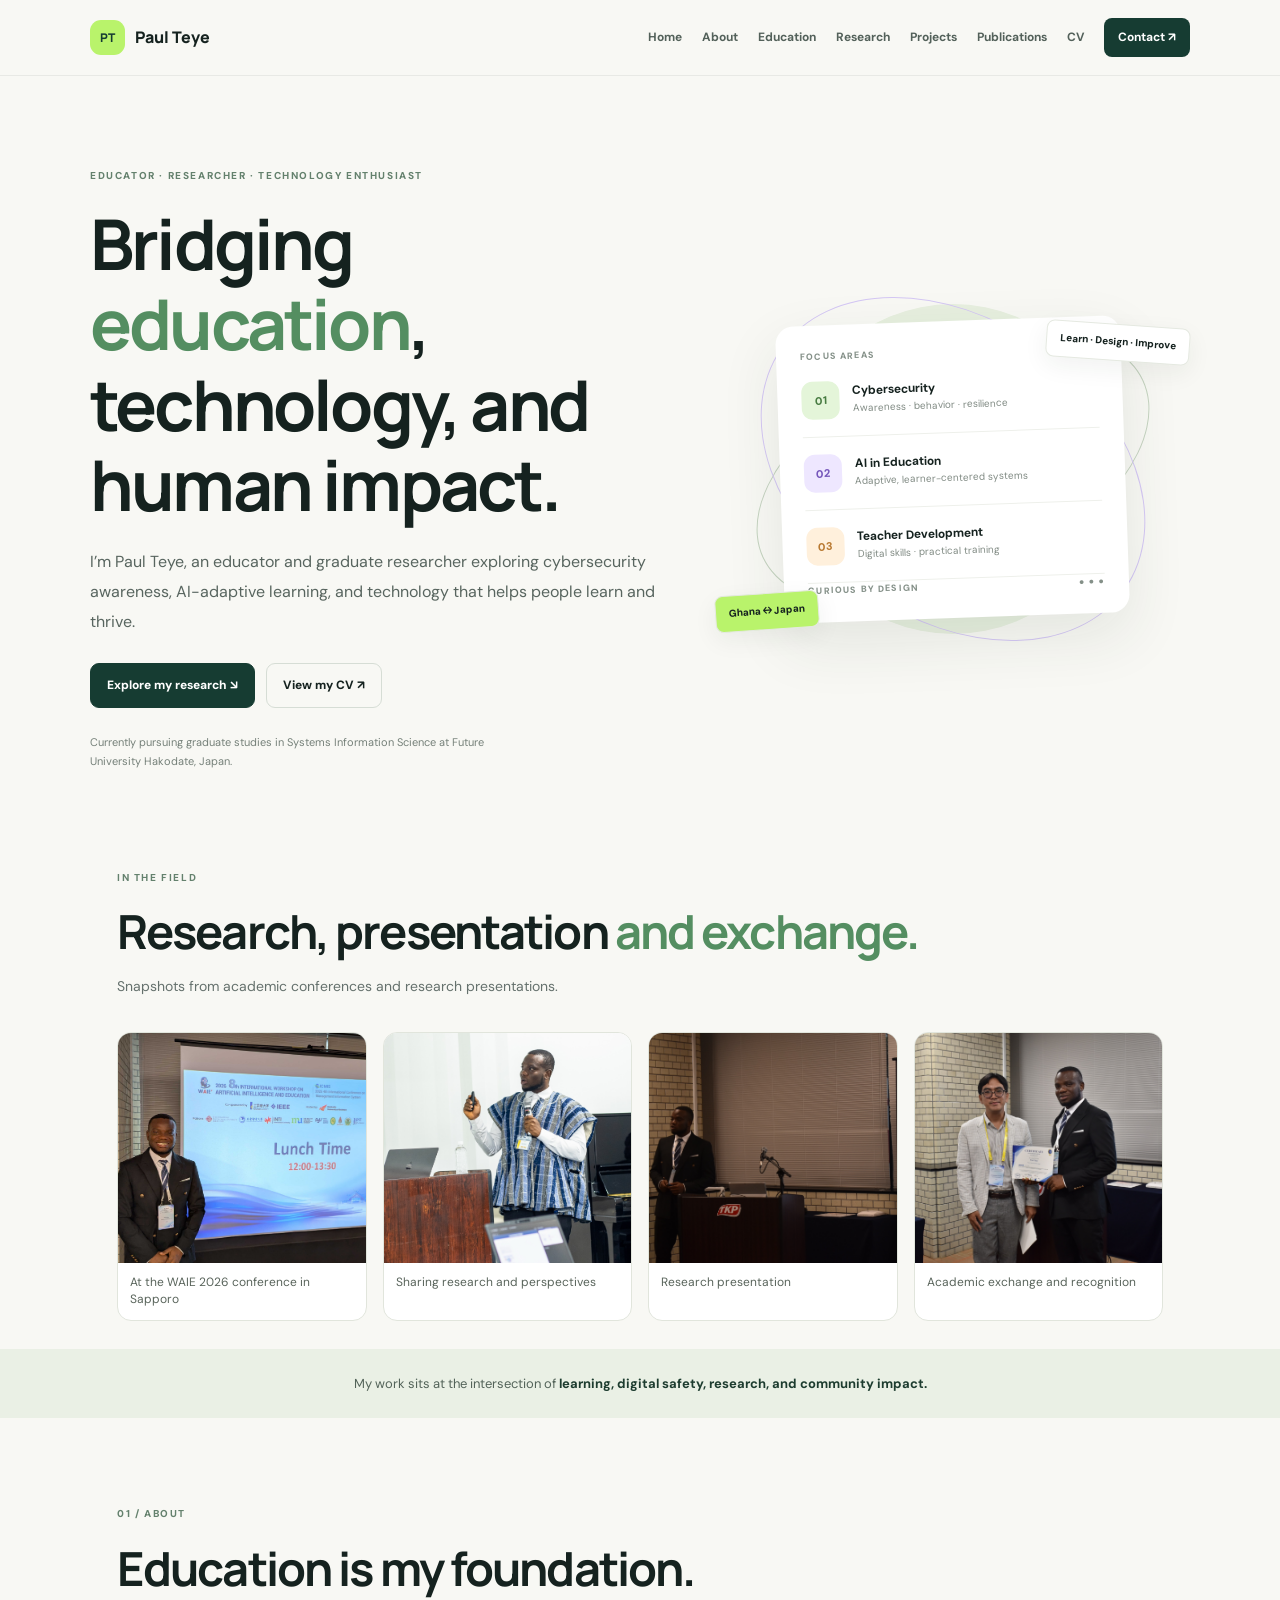
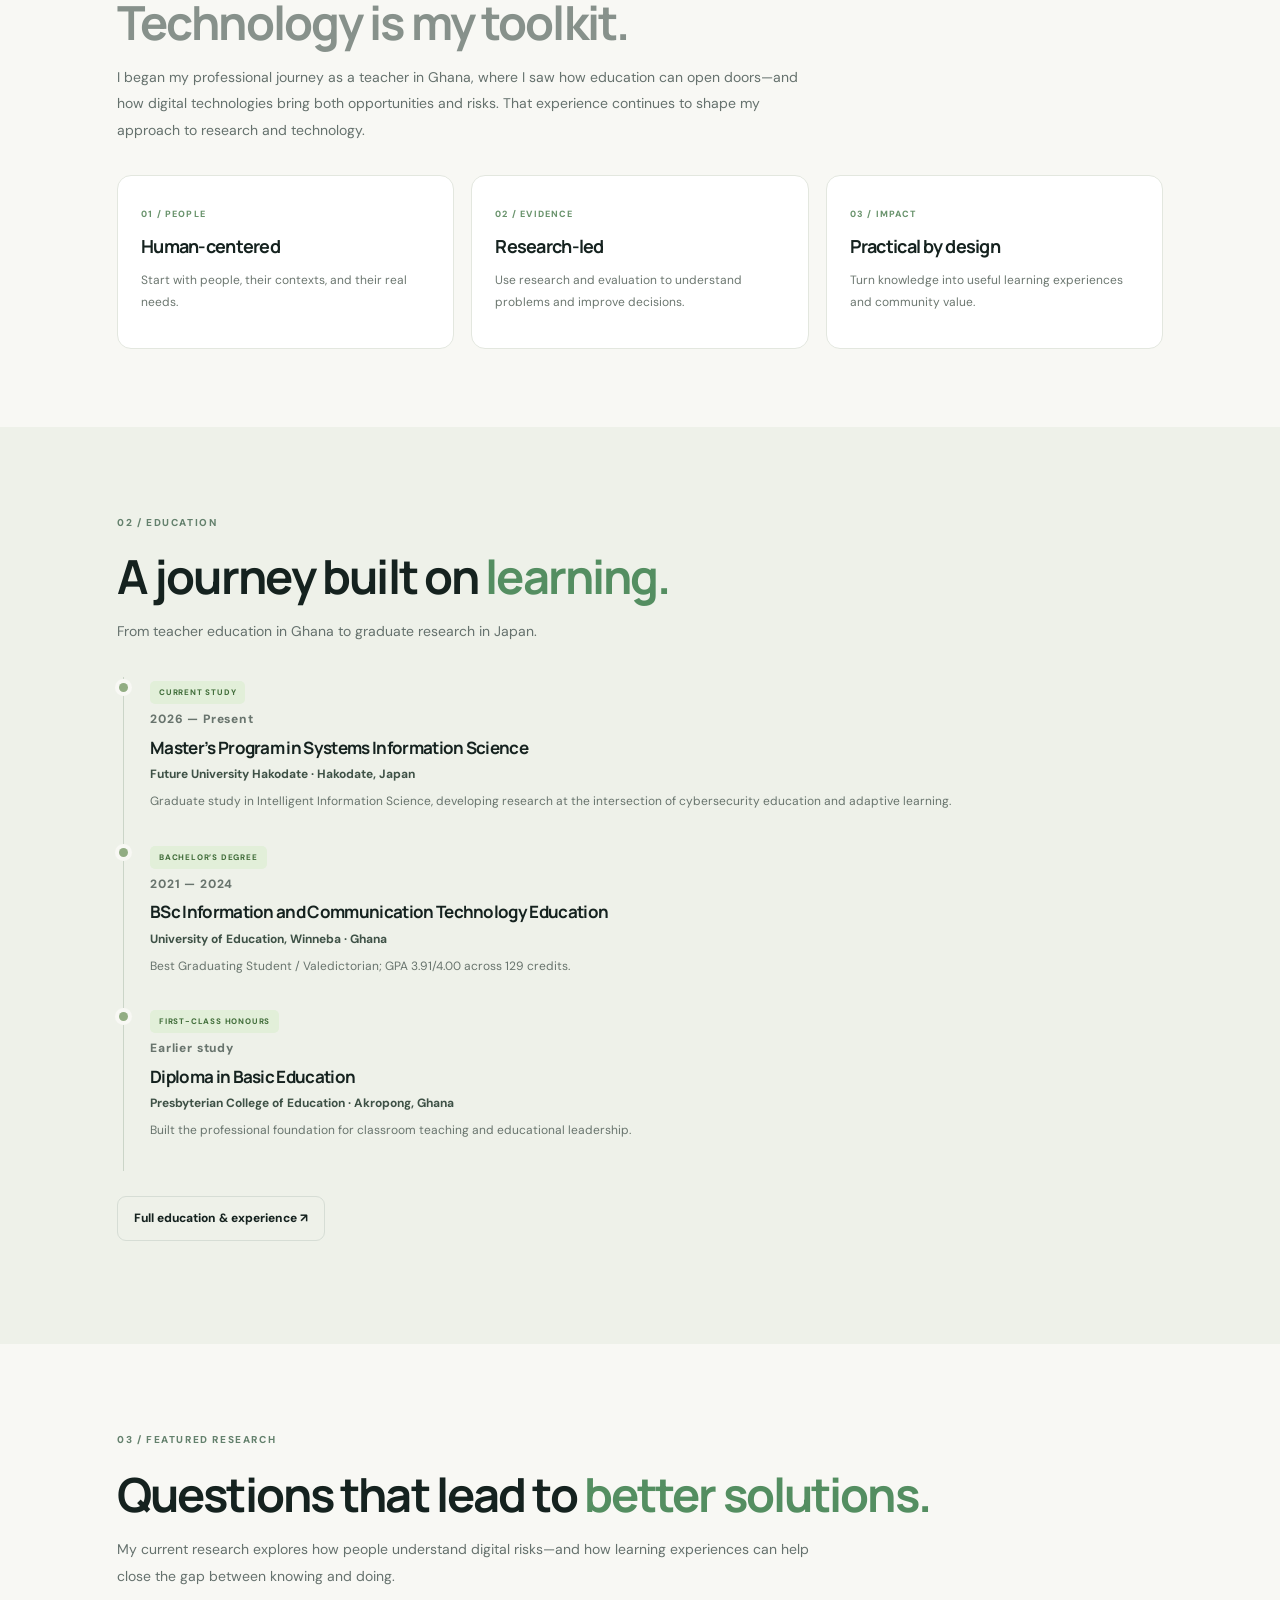
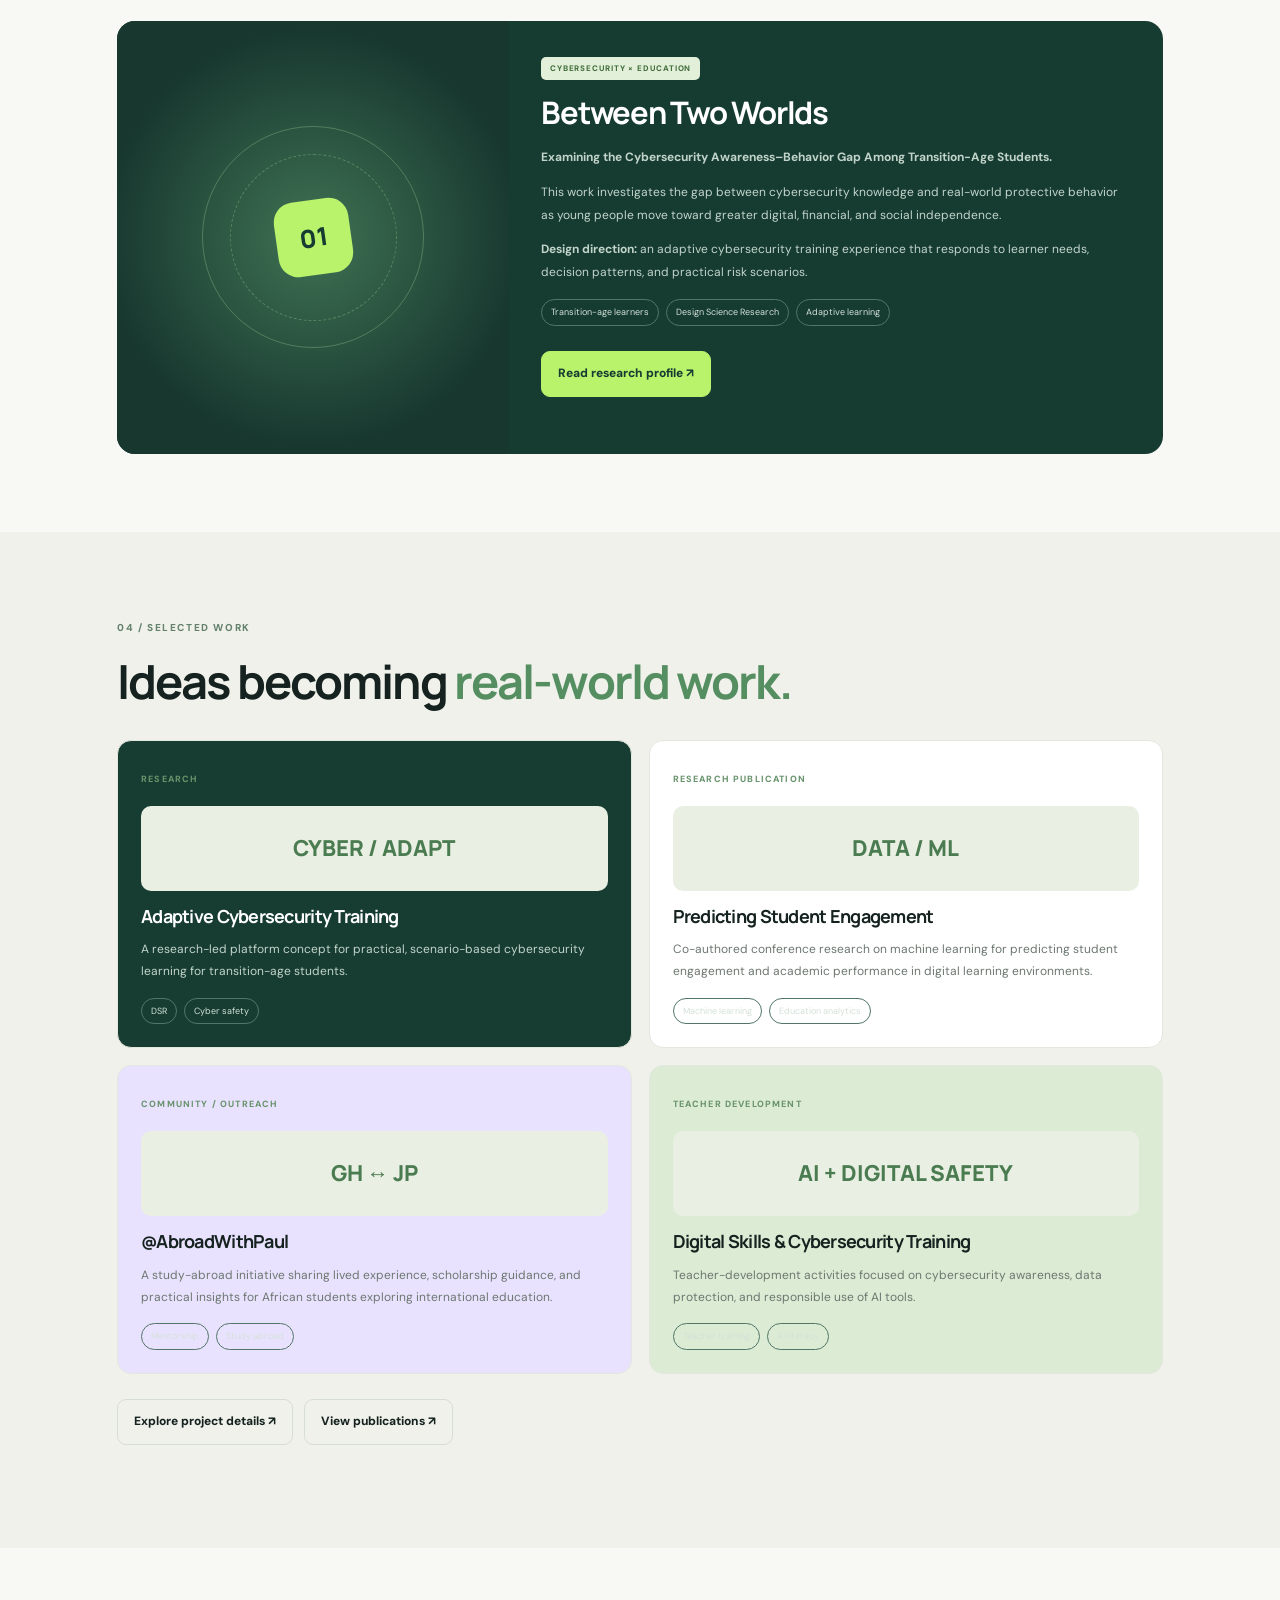
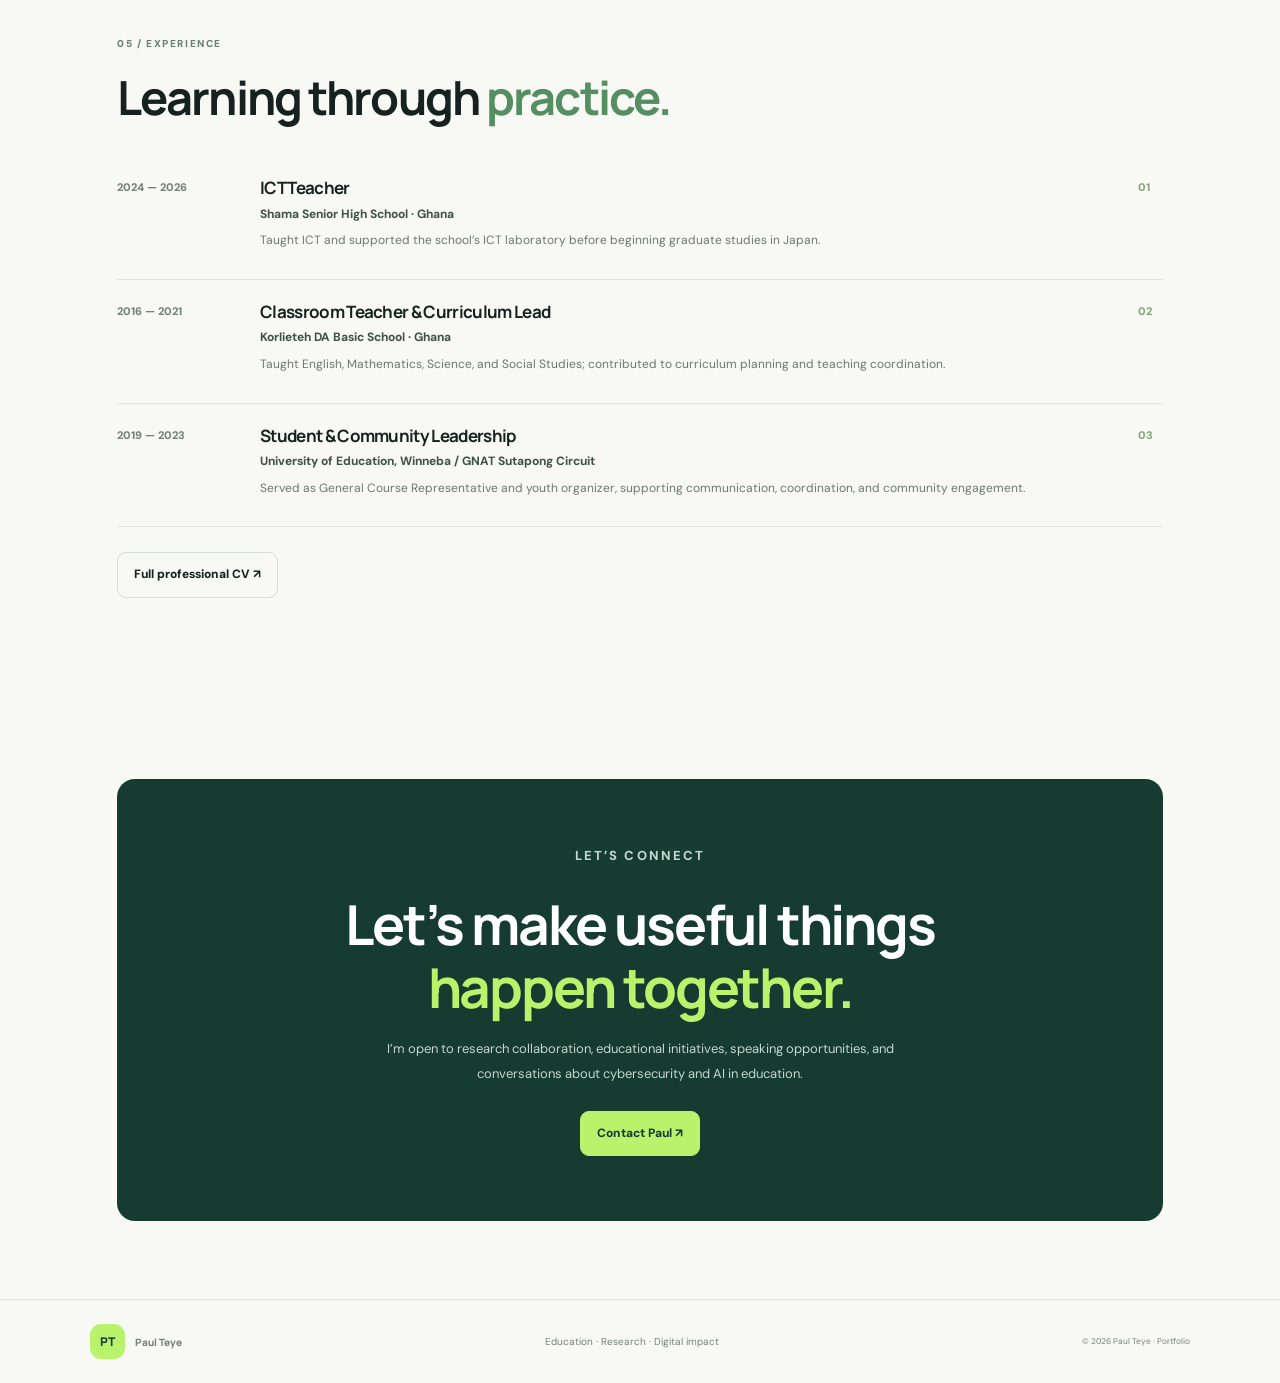
==== index.html @ f984be08 "Add files via upload Add personal portfolio website" ====
<!doctype html><html lang="en"><head><meta charset="utf-8"><meta name="viewport" content="width=device-width,initial-scale=1"><meta name="description" content="Home — Paul Teye, educator and graduate researcher."><title>Home | Paul Teye</title><link rel="stylesheet" href="styles.css"></head><body><header class="header"><a class="brand" href="index.html"><span class="mark">PT</span><span>Paul Teye</span></a><button class="menu" aria-label="Toggle navigation" aria-expanded="false">☰</button><nav class="nav"><a href="index.html">Home</a><a href="index.html#about">About</a><a href="index.html#education">Education</a><a href="research.html">Research</a><a href="projects.html">Projects</a><a href="publications.html">Publications</a><a href="cv.html">CV</a><a class="navbutton" href="contact.html">Contact ↗</a></nav></header><main>
<div class="wrap hero"><div><p class="eyebrow">Educator · Researcher · Technology Enthusiast</p><h1>Bridging <span class="accent">education</span>, technology, and human impact.</h1><p class="intro">I’m Paul Teye, an educator and graduate researcher exploring cybersecurity awareness, AI-adaptive learning, and technology that helps people learn and thrive.</p><div class="actions"><a class="btn primary" href="research.html">Explore my research ↘</a><a class="btn" href="cv.html">View my CV ↗</a></div><p class="hero-note">Currently pursuing graduate studies in Systems Information Science at Future University Hakodate, Japan.</p></div><div class="visual"><div class="orb"></div><div class="orb two"></div><div class="focusbox"><div class="focushead"><span>FOCUS AREAS</span><span>✳</span></div><div class="focusrow"><span class="num">01</span><div><b>Cybersecurity</b><small>Awareness · behavior · resilience</small></div></div><div class="focusrow"><span class="num">02</span><div><b>AI in Education</b><small>Adaptive, learner-centered systems</small></div></div><div class="focusrow"><span class="num">03</span><div><b>Teacher Development</b><small>Digital skills · practical training</small></div></div><div class="focushead"><span>CURIOUS BY DESIGN</span><span>● ● ●</span></div></div><span class="float a">Learn · Design · Improve</span><span class="float b">Ghana ↔ Japan</span></div></div>
<section class="section" style="padding-top:24px;padding-bottom:28px"><div class="wrap"><div class="sectionhead"><p class="eyebrow">IN THE FIELD</p><h2>Research, presentation <span class="accent">and exchange.</span></h2><p class="lede">Snapshots from academic conferences and research presentations.</p></div><div class="photo-grid"><figure><img src="assets/paul-teye-conference-portrait.jpg" alt="Paul Teye at an international AI and education conference"><figcaption>At the WAIE 2026 conference in Sapporo</figcaption></figure><figure><img src="assets/paul-teye-presenting.jpg" alt="Paul Teye presenting research in traditional Ghanaian attire"><figcaption>Sharing research and perspectives</figcaption></figure><figure><img src="assets/paul-teye-presenting-stage.jpeg" alt="Paul Teye speaking at a conference podium"><figcaption>Research presentation</figcaption></figure><figure><img src="assets/paul-teye-conference-certificate.jpeg" alt="Paul Teye receiving a conference participation certificate"><figcaption>Academic exchange and recognition</figcaption></figure></div></div></section>
<div class="strip">My work sits at the intersection of <strong>learning, digital safety, research, and community impact.</strong></div>
<section class="section" id="about"><div class="wrap"><div class="sectionhead"><p class="eyebrow">01 / ABOUT</p><h2>Education is my foundation.<br><span class="muted">Technology is my toolkit.</span></h2><p class="lede">I began my professional journey as a teacher in Ghana, where I saw how education can open doors—and how digital technologies bring both opportunities and risks. That experience continues to shape my approach to research and technology.</p></div><div class="grid three"><article class="card"><span class="label">01 / PEOPLE</span><h3>Human-centered</h3><p>Start with people, their contexts, and their real needs.</p></article><article class="card"><span class="label">02 / EVIDENCE</span><h3>Research-led</h3><p>Use research and evaluation to understand problems and improve decisions.</p></article><article class="card"><span class="label">03 / IMPACT</span><h3>Practical by design</h3><p>Turn knowledge into useful learning experiences and community value.</p></article></div></div></section>
<section class="section" id="education" style="background:#eef1e9"><div class="wrap"><div class="sectionhead"><p class="eyebrow">02 / EDUCATION</p><h2>A journey built on <span class="accent">learning.</span></h2><p class="lede">From teacher education in Ghana to graduate research in Japan.</p></div><div class="timeline"><div class="timeline-item"><span class="pill">CURRENT STUDY</span><p class="timeline-date">2026 — Present</p><h3>Master’s Program in Systems Information Science</h3><p class="institution">Future University Hakodate · Hakodate, Japan</p><p>Graduate study in Intelligent Information Science, developing research at the intersection of cybersecurity education and adaptive learning.</p></div><div class="timeline-item"><span class="pill">BACHELOR’S DEGREE</span><p class="timeline-date">2021 — 2024</p><h3>BSc Information and Communication Technology Education</h3><p class="institution">University of Education, Winneba · Ghana</p><p>Best Graduating Student / Valedictorian; GPA 3.91/4.00 across 129 credits.</p></div><div class="timeline-item"><span class="pill">FIRST-CLASS HONOURS</span><p class="timeline-date">Earlier study</p><h3>Diploma in Basic Education</h3><p class="institution">Presbyterian College of Education · Akropong, Ghana</p><p>Built the professional foundation for classroom teaching and educational leadership.</p></div></div><div class="actions"><a class="btn" href="cv.html">Full education & experience ↗</a></div></div></section>
<section class="section"><div class="wrap"><div class="sectionhead"><p class="eyebrow">03 / FEATURED RESEARCH</p><h2>Questions that lead to <span class="accent">better solutions.</span></h2><p class="lede">My current research explores how people understand digital risks—and how learning experiences can help close the gap between knowing and doing.</p></div><article class="feature"><div class="feature-art"><span>01</span></div><div class="feature-copy"><span class="pill">CYBERSECURITY × EDUCATION</span><h3>Between Two Worlds</h3><p><strong>Examining the Cybersecurity Awareness–Behavior Gap Among Transition-Age Students.</strong></p><p>This work investigates the gap between cybersecurity knowledge and real-world protective behavior as young people move toward greater digital, financial, and social independence.</p><p><strong>Design direction:</strong> an adaptive cybersecurity training experience that responds to learner needs, decision patterns, and practical risk scenarios.</p><div class="tags"><span>Transition-age learners</span><span>Design Science Research</span><span>Adaptive learning</span></div><div class="actions"><a class="btn light" href="research.html">Read research profile ↗</a></div></div></article></div></section>
<section class="section" style="background:#f0f1eb"><div class="wrap"><div class="sectionhead"><p class="eyebrow">04 / SELECTED WORK</p><h2>Ideas becoming <span class="accent">real-world work.</span></h2></div><div class="grid two"><article class="card dark"><span class="label">RESEARCH</span><div class="project-art">CYBER / ADAPT</div><h3>Adaptive Cybersecurity Training</h3><p>A research-led platform concept for practical, scenario-based cybersecurity learning for transition-age students.</p><div class="tags"><span>DSR</span><span>Cyber safety</span></div></article><article class="card"><span class="label">RESEARCH PUBLICATION</span><div class="project-art">DATA / ML</div><h3>Predicting Student Engagement</h3><p>Co-authored conference research on machine learning for predicting student engagement and academic performance in digital learning environments.</p><div class="tags"><span>Machine learning</span><span>Education analytics</span></div></article><article class="card lilac"><span class="label">COMMUNITY / OUTREACH</span><div class="project-art">GH ↔ JP</div><h3>@AbroadWithPaul</h3><p>A study-abroad initiative sharing lived experience, scholarship guidance, and practical insights for African students exploring international education.</p><div class="tags"><span>Mentorship</span><span>Study abroad</span></div></article><article class="card green"><span class="label">TEACHER DEVELOPMENT</span><div class="project-art">AI + DIGITAL SAFETY</div><h3>Digital Skills & Cybersecurity Training</h3><p>Teacher-development activities focused on cybersecurity awareness, data protection, and responsible use of AI tools.</p><div class="tags"><span>Teacher training</span><span>AI literacy</span></div></article></div><div class="actions"><a class="btn" href="projects.html">Explore project details ↗</a><a class="btn" href="publications.html">View publications ↗</a></div></div></section>
<section class="section"><div class="wrap"><div class="sectionhead"><p class="eyebrow">05 / EXPERIENCE</p><h2>Learning through <span class="accent">practice.</span></h2></div><div class="row"><div class="date">2024 — 2026</div><div><h3>ICT Teacher</h3><p class="institution">Shama Senior High School · Ghana</p><p>Taught ICT and supported the school’s ICT laboratory before beginning graduate studies in Japan.</p></div><span class="idx">01</span></div><div class="row"><div class="date">2016 — 2021</div><div><h3>Classroom Teacher & Curriculum Lead</h3><p class="institution">Korlieteh DA Basic School · Ghana</p><p>Taught English, Mathematics, Science, and Social Studies; contributed to curriculum planning and teaching coordination.</p></div><span class="idx">02</span></div><div class="row"><div class="date">2019 — 2023</div><div><h3>Student & Community Leadership</h3><p class="institution">University of Education, Winneba / GNAT Sutapong Circuit</p><p>Served as General Course Representative and youth organizer, supporting communication, coordination, and community engagement.</p></div><span class="idx">03</span></div><div class="actions"><a class="btn" href="cv.html">Full professional CV ↗</a></div></div></section>
<section class="section"><div class="wrap"><div class="contact"><p class="eyebrow">LET’S CONNECT</p><h2>Let’s make useful things<br><span>happen together.</span></h2><p>I’m open to research collaboration, educational initiatives, speaking opportunities, and conversations about cybersecurity and AI in education.</p><a class="btn light" href="contact.html">Contact Paul ↗</a></div></div></section>
</main><footer class="footer"><a class="brand" href="index.html"><span class="mark">PT</span><span>Paul Teye</span></a><span>Education · Research · Digital impact</span><small>© <span id="year"></span> Paul Teye · Portfolio</small></footer><script src="script.js"></script></body></html>
---- styles.css ----
@import url('https://fonts.googleapis.com/css2?family=DM+Sans:wght@400;500;600;700&family=Manrope:wght@400;500;600;700;800&display=swap');
:root{--ink:#15221f;--muted:#65716d;--paper:#f8f8f4;--green:#b9f36b;--deep:#163c32;--line:#dfe4dc}
*{box-sizing:border-box}html{scroll-behavior:smooth}body{margin:0;color:var(--ink);background:var(--paper);font-family:'DM Sans',sans-serif;line-height:1.65}h1,h2,h3{font-family:Manrope,sans-serif;letter-spacing:-.04em;line-height:1.15}a{color:inherit;text-decoration:none}.header{height:76px;padding:0 7%;display:flex;align-items:center;justify-content:space-between;border-bottom:1px solid #15221f12;position:sticky;top:0;background:#f8f8f4ed;backdrop-filter:blur(14px);z-index:10}.brand{display:flex;gap:10px;align-items:center;font-weight:800;font-family:Manrope}.mark{width:35px;height:35px;border-radius:11px;background:var(--green);display:grid;place-items:center;color:var(--deep);font-size:12px}.nav{display:flex;align-items:center;gap:20px;font-size:12px;font-weight:700}.nav a{color:#53615a}.nav a:hover{color:#4d8c5c}.navbutton{background:var(--deep);color:#fff!important;padding:10px 14px;border-radius:8px}.menu{display:none;border:0;background:none;font-size:24px}.wrap{max-width:1100px;margin:auto;padding:0 27px}.section{padding:78px 0}.eyebrow{font-size:10px;letter-spacing:.16em;font-weight:800;color:#64816d;text-transform:uppercase;margin-bottom:18px}.accent{color:#548e61}.muted{color:#87918b}.lede{color:var(--muted);max-width:700px;font-size:14px;line-height:1.9}.hero{padding:82px 0 55px;display:grid;grid-template-columns:1.1fr .9fr;gap:45px;align-items:center;min-height:570px}.hero h1{font-size:clamp(43px,5.8vw,70px);margin:0 0 22px}.intro{font-size:16px;color:#58655f;max-width:600px;line-height:1.9}.actions{display:flex;gap:11px;flex-wrap:wrap;margin:25px 0}.btn{display:inline-flex;align-items:center;gap:13px;padding:12px 16px;border-radius:9px;font-size:12px;font-weight:800;border:1px solid #d6ddd5}.btn.primary{background:var(--deep);border-color:var(--deep);color:#fff}.btn.light{background:var(--green);border-color:var(--green);color:var(--deep)}.hero-note{font-size:11px;color:#758079;max-width:440px}.visual{min-height:370px;position:relative;display:grid;place-items:center}.visual:before{content:'';width:330px;height:330px;background:#e7efdf;border-radius:50%;position:absolute}.orb{position:absolute;width:420px;height:230px;border:1px solid #c5d3c0;border-radius:50%;transform:rotate(-25deg)}.orb.two{width:420px;height:300px;transform:rotate(35deg);border-color:#d4c7f4}.focusbox{z-index:1;position:relative;background:#fff;width:min(345px,95%);padding:24px;border-radius:18px;box-shadow:0 22px 60px #263b2d19;transform:rotate(-2deg)}.focushead{display:flex;justify-content:space-between;color:#849088;font-size:9px;letter-spacing:.13em;font-weight:800}.focusrow{display:flex;gap:13px;align-items:center;padding:17px 0;border-bottom:1px solid #eef0eb}.num{width:38px;height:38px;border-radius:11px;background:#e4f5d9;display:grid;place-items:center;font-weight:800;color:#477b41;font-size:11px}.focusrow:nth-child(3) .num{background:#eee7ff;color:#7556bb}.focusrow:nth-child(4) .num{background:#fff0dc;color:#b97931}.focusrow b,.focusrow small{display:block}.focusrow b{font-size:12px}.focusrow small{font-size:10px;color:#818b84}.float{position:absolute;z-index:2;padding:9px 13px;background:#fff;border:1px solid #e5e9e1;border-radius:8px;font-size:10px;font-weight:800;box-shadow:0 8px 25px #1b2c2010}.float.a{right:0;top:40px;transform:rotate(4deg)}.float.b{left:0;bottom:25px;background:var(--green);transform:rotate(-4deg)}.strip{background:#eaf0e5;text-align:center;padding:24px 18px;font-size:13px;color:#536359}.strip strong{color:#1d3c2f}.sectionhead{margin-bottom:32px}.sectionhead h2{font-size:clamp(32px,4vw,47px);margin:0 0 15px}.grid{display:grid;gap:17px}.grid.two{grid-template-columns:repeat(2,minmax(0,1fr))}.grid.three{grid-template-columns:repeat(3,minmax(0,1fr))}.card{padding:23px;border-radius:14px;border:1px solid #e3e7df;background:#fff}.card h3{font-size:18px;margin:10px 0}.card p{color:#6c7770;font-size:12px;line-height:1.85}.label{font-size:9px;letter-spacing:.13em;font-weight:800;color:#69936c}.timeline{border-left:1px solid #cbd5c8;margin-left:6px;padding-left:26px}.timeline-item{position:relative;padding:0 0 24px}.timeline-item:before{content:'';position:absolute;width:9px;height:9px;border-radius:50%;background:#92ad83;left:-31px;top:6px;box-shadow:0 0 0 4px var(--paper)}.timeline-date{font-size:10px;color:#718078;font-weight:800;letter-spacing:.07em}.timeline h3{font-size:17px;margin:7px 0}.timeline p{font-size:12px;color:#68746d;margin:5px 0;line-height:1.8}.institution{font-weight:700;color:#3e5146!important}.pill{display:inline-block;padding:5px 9px;border-radius:5px;background:#e2efd9;color:#426e3b;font-size:8px;font-weight:800;letter-spacing:.1em}.feature{display:grid;grid-template-columns:.75fr 1.25fr;background:var(--deep);color:white;border-radius:18px;overflow:hidden}.feature-art{min-height:290px;display:grid;place-items:center;background:radial-gradient(circle,#3f7253,#17372f 72%);position:relative}.feature-art:before,.feature-art:after{content:'';position:absolute;width:220px;height:220px;border:1px solid #a6d69a55;border-radius:50%}.feature-art:after{width:165px;height:165px;border-style:dashed}.feature-art span{z-index:1;background:var(--green);color:var(--deep);width:75px;height:75px;border-radius:20px;display:grid;place-items:center;font:800 25px Manrope;transform:rotate(-8deg)}.feature-copy{padding:32px}.feature-copy h3{font-size:31px;margin:15px 0}.feature-copy p{font-size:12px;line-height:1.9;color:#c2d4ca}.tags{display:flex;gap:7px;flex-wrap:wrap;margin-top:15px}.tags span{font-size:9px;border:1px solid #527568;border-radius:20px;padding:5px 9px;color:#d3e1d8}.project-art{height:85px;border-radius:10px;background:#e9f0e3;display:grid;place-items:center;color:#4b7c51;font:800 22px Manrope;margin:15px 0}.dark{background:#173d32!important;color:white}.dark p{color:#c2d4ca!important}.lilac{background:#e9e2ff!important}.green{background:#dcebd4!important}.row{display:grid;grid-template-columns:125px 1fr 25px;gap:18px;padding:22px 0;border-bottom:1px solid var(--line)}.row:first-child{border-top:1px solid var(--line)}.row .date{font-size:11px;color:#718078;font-weight:800}.row h3{font-size:17px;margin:0 0 6px}.row p{font-size:12px;color:#6c7770;line-height:1.8;margin:5px 0}.row .idx{color:#82a47c;font-size:11px;font-weight:800}.contact{background:var(--deep);color:white;text-align:center;padding:65px 22px;border-radius:18px}.contact h2{font-size:clamp(36px,5vw,55px);margin:8px 0 18px}.contact h2 span{color:var(--green)}.contact p{max-width:580px;margin:0 auto 24px;color:#c4d5cb;font-size:13px;line-height:1.9}.footer{padding:24px 7%;border-top:1px solid var(--line);display:flex;gap:18px;align-items:center;justify-content:space-between;color:#77827a;font-size:10px}.page-hero{padding:60px 0 35px}.page-hero h1{font-size:clamp(37px,5vw,57px);margin-bottom:14px}.page-hero p{max-width:700px;color:#65716d;line-height:1.9}.paper{padding:22px 0;border-bottom:1px solid var(--line)}.paper h3{font-size:18px;margin:10px 0}.paper p{font-size:12px;color:#65716d;line-height:1.8}.notice{background:#f0f1eb;border:1px solid #e1e5dc;border-radius:12px;padding:17px;font-size:12px;color:#65716d;line-height:1.8}.download{display:flex;justify-content:space-between;align-items:center;gap:18px;padding:18px 0;border-bottom:1px solid var(--line)}.download h3{font-size:16px;margin:0 0 5px}.download p{margin:0;color:#65716d;font-size:12px}
@media(max-width:800px){.header{padding:0 5%}.nav{gap:11px}.nav a{font-size:10px}.hero{gap:20px}.hero h1{font-size:48px}.grid.three{grid-template-columns:repeat(2,1fr)}}
@media(max-width:640px){.header{height:67px}.menu{display:block}.nav{display:none;position:absolute;left:0;right:0;top:66px;background:var(--paper);padding:19px 6%;flex-direction:column;align-items:stretch;border-bottom:1px solid var(--line)}.nav.open{display:flex}.navbutton{text-align:center}.wrap{padding:0 20px}.hero{display:flex;flex-direction:column;align-items:stretch;padding-top:55px}.hero h1{font-size:clamp(42px,12vw,57px)}.visual{min-height:345px}.section{padding:58px 0}.grid.two,.grid.three,.feature{grid-template-columns:1fr}.feature-art{min-height:220px}.feature-copy{padding:24px}.row{grid-template-columns:75px 1fr 18px;gap:10px}.row .date{font-size:9px}.row h3{font-size:15px}.footer{flex-wrap:wrap;padding:22px 6%}.footer small{width:100%}.download{align-items:flex-start;flex-direction:column}}

.photo-grid{display:grid;grid-template-columns:repeat(4,minmax(0,1fr));gap:16px}.photo-grid figure{margin:0;background:#fff;border:1px solid #e1e5dc;border-radius:14px;overflow:hidden}.photo-grid img{display:block;width:100%;height:230px;object-fit:cover}.photo-grid figure:first-child img{object-position:center 25%}.photo-grid figcaption{padding:11px 12px;font-size:12px;color:#59645b;line-height:1.45}@media(max-width:800px){.photo-grid{grid-template-columns:repeat(2,minmax(0,1fr))}.photo-grid img{height:200px}}@media(max-width:460px){.photo-grid{grid-template-columns:1fr}.photo-grid img{height:auto;max-height:420px}}
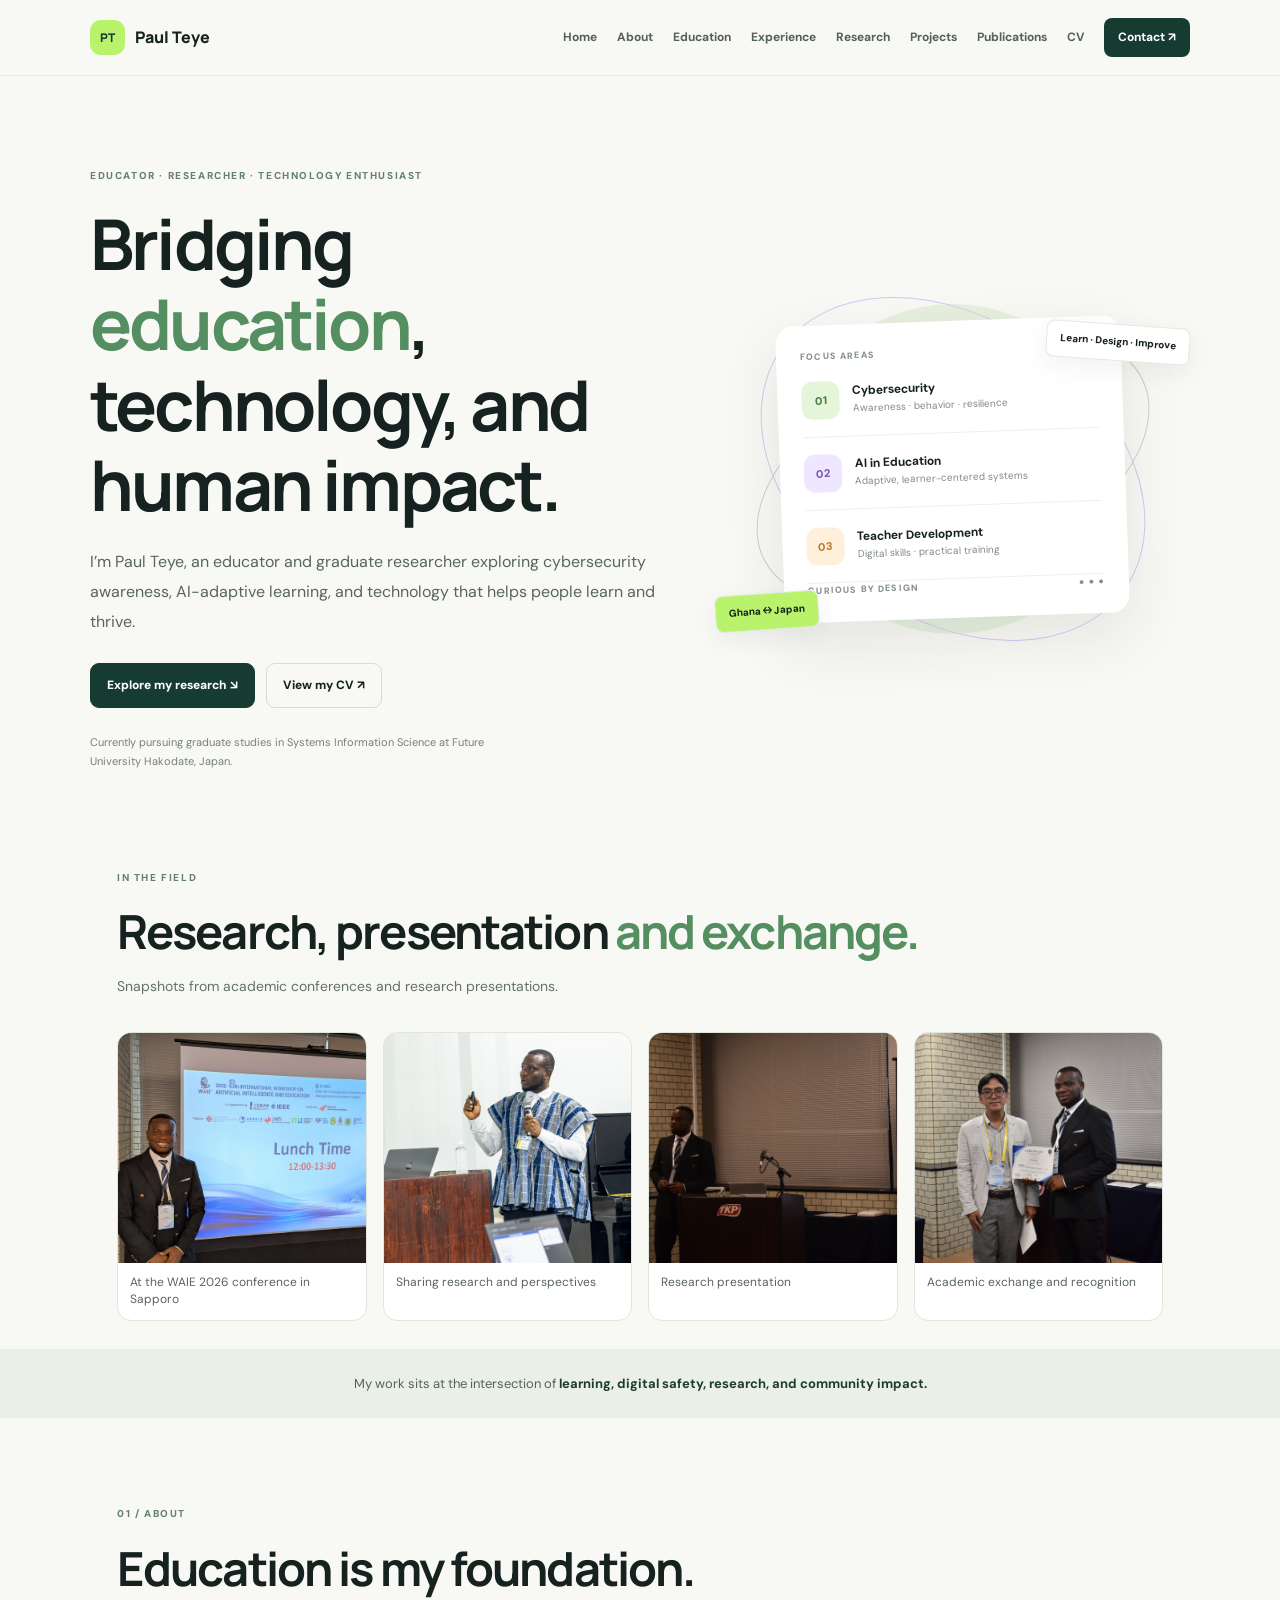
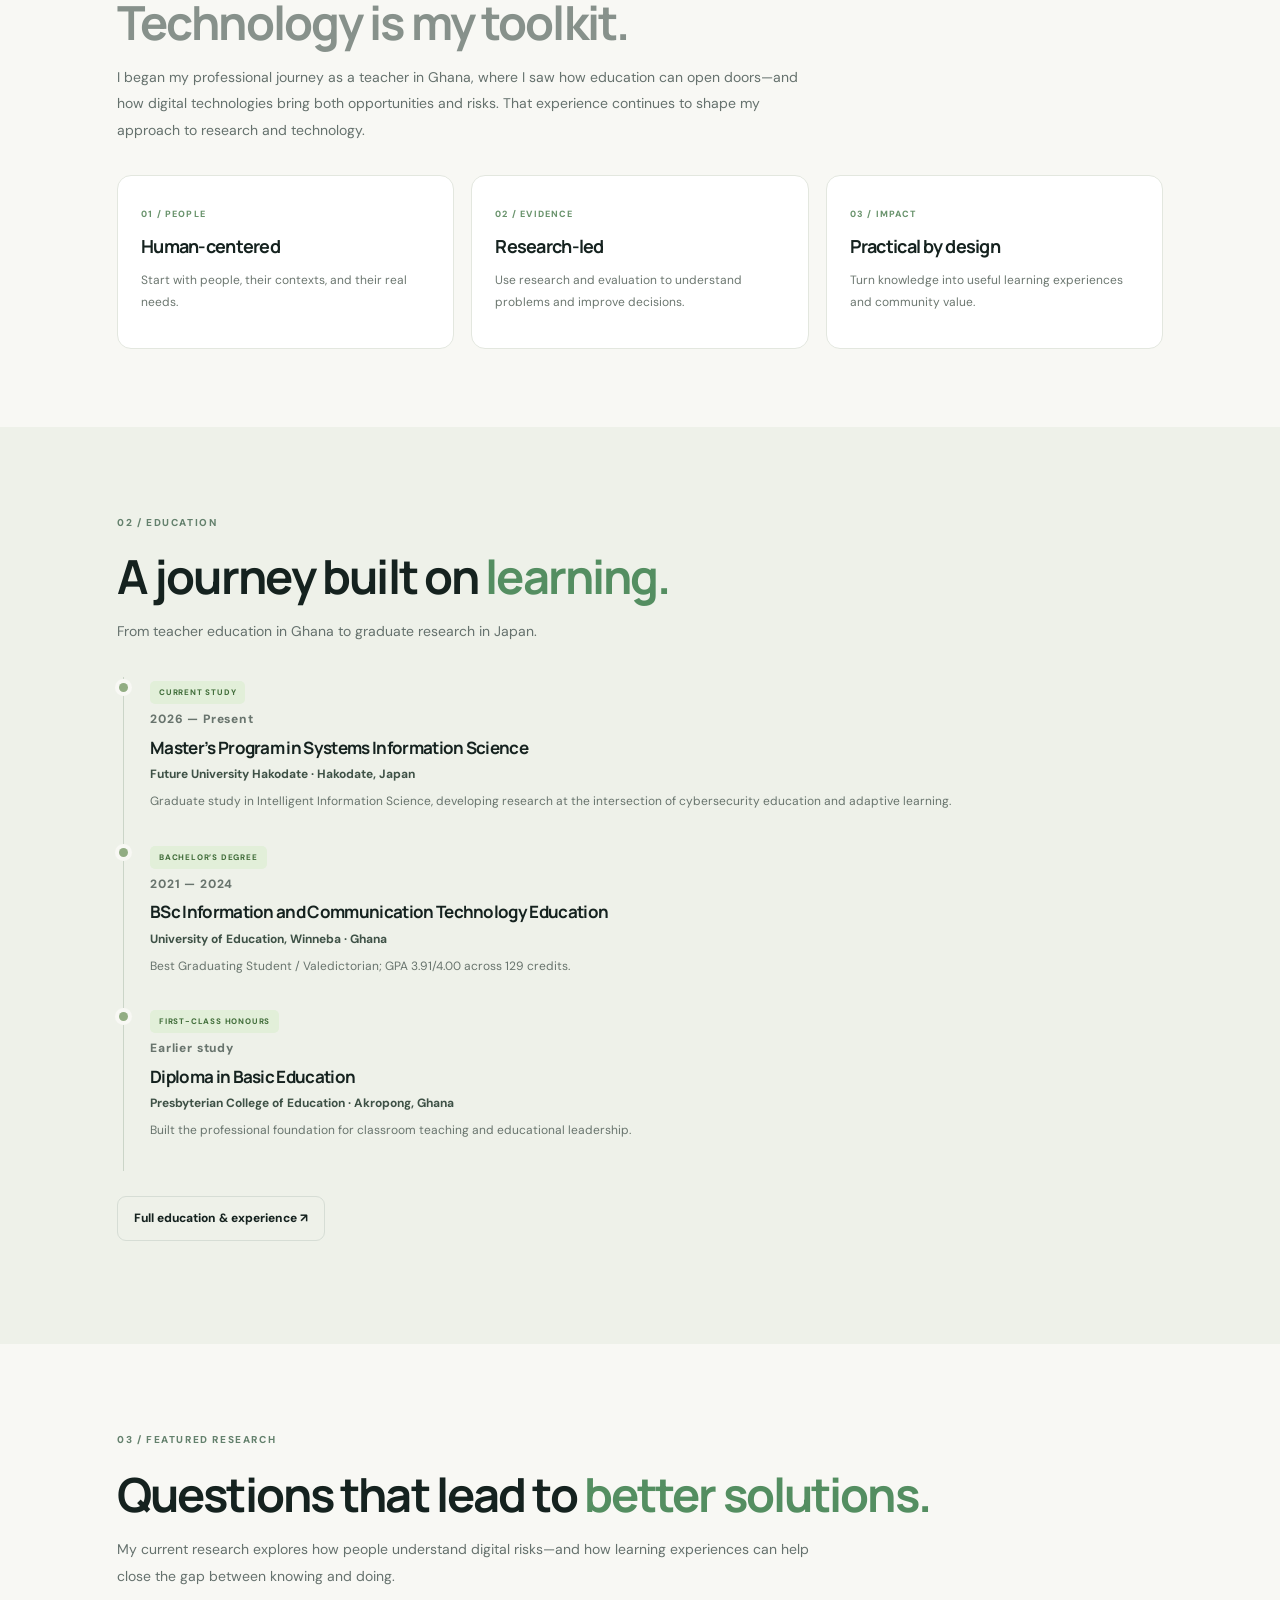
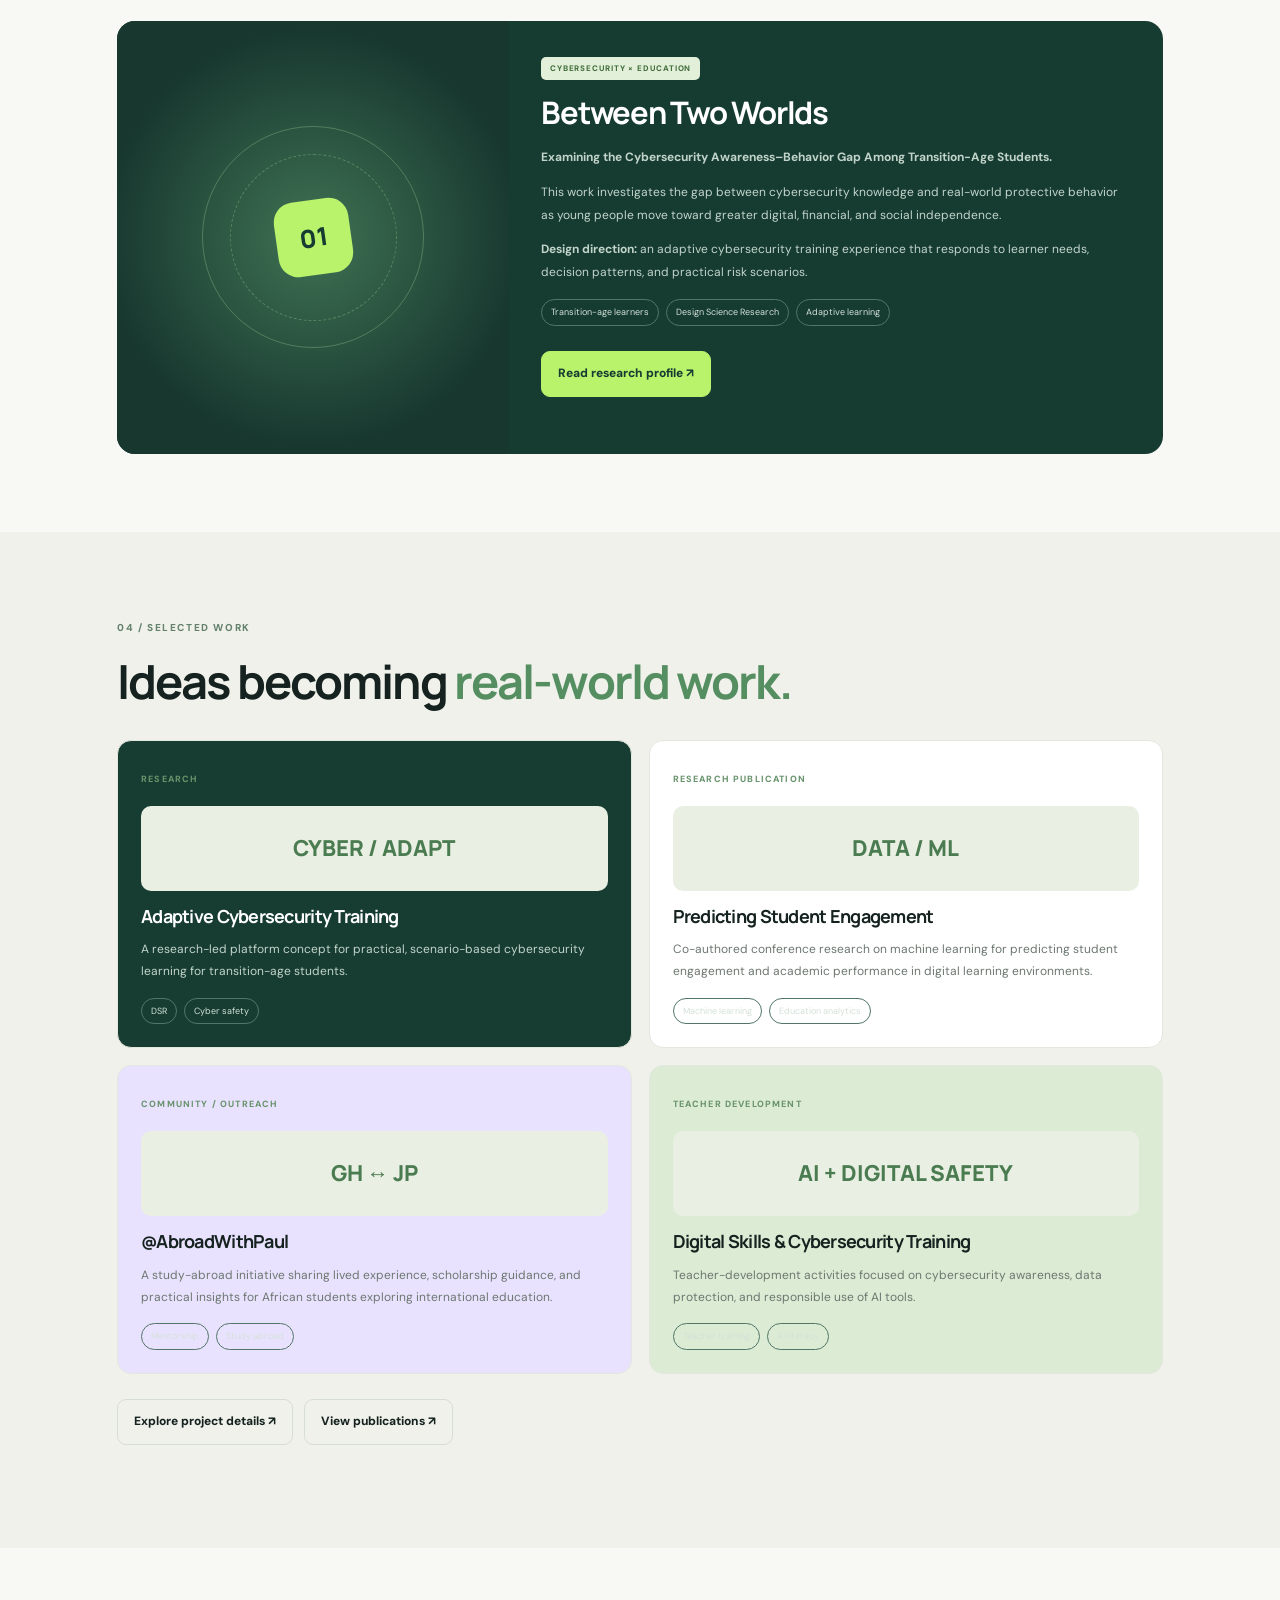
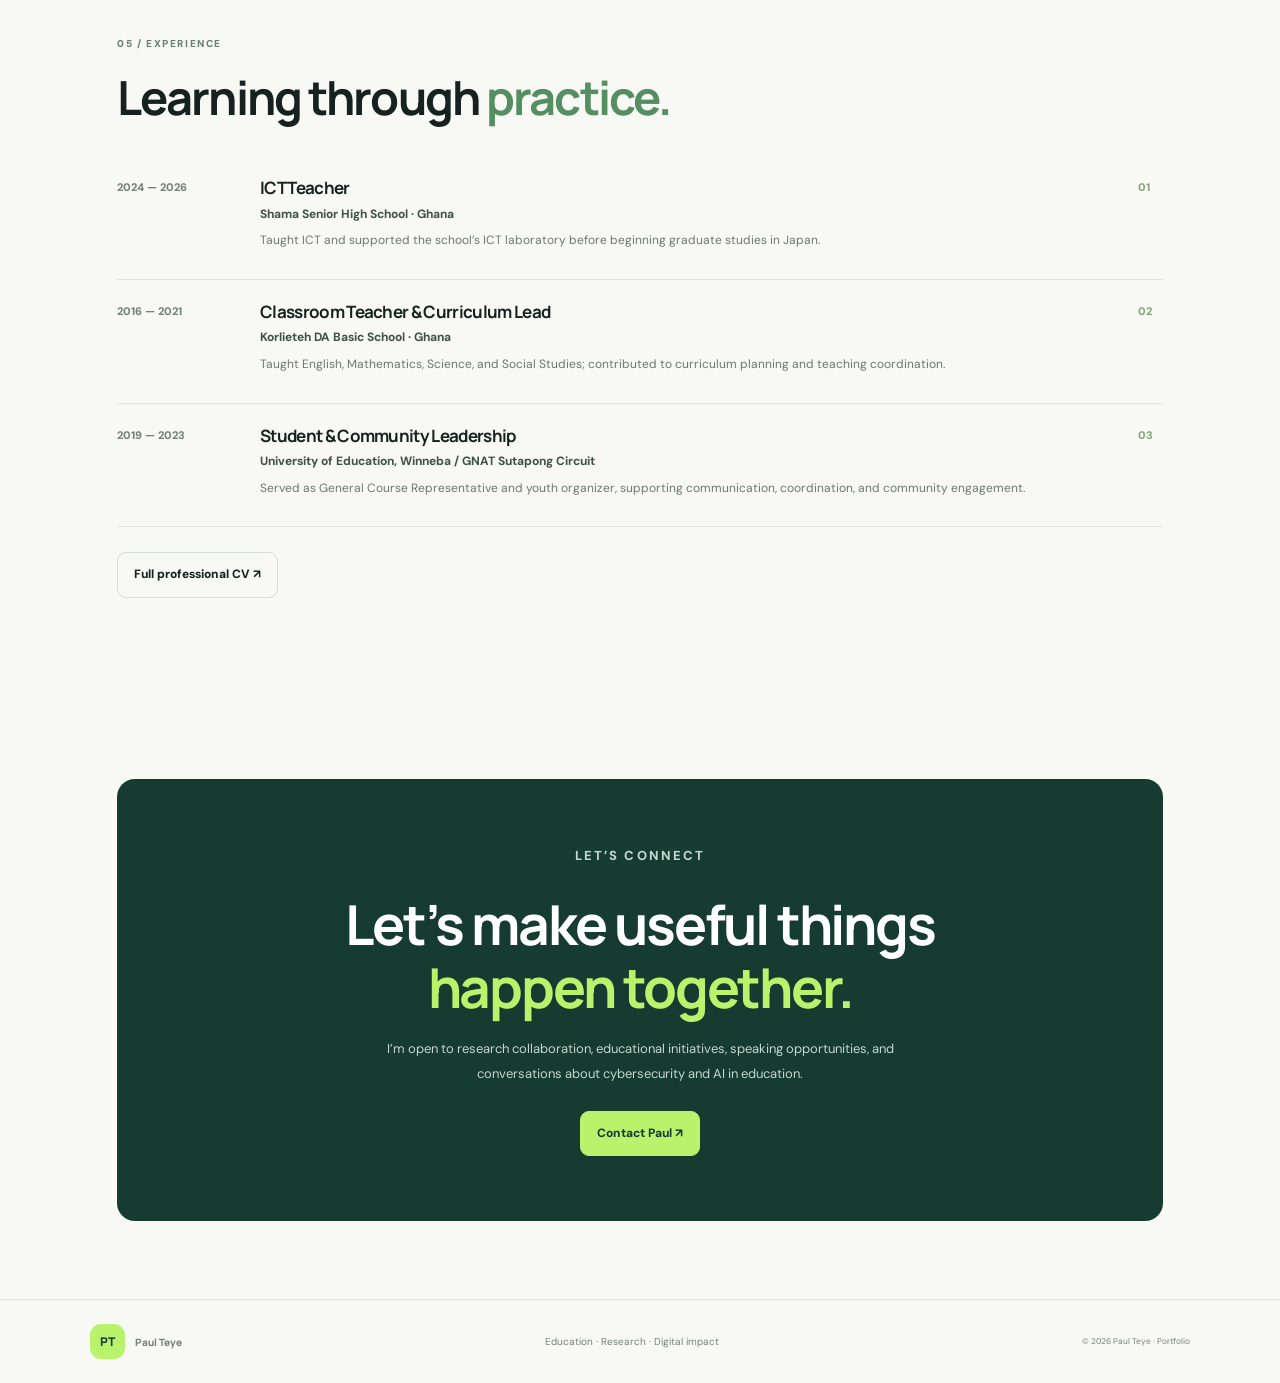
==== commit c8578ea3: "Add files via upload" ====
--- a/index.html
+++ b/index.html
@@ -1,4 +1,4 @@
-<!doctype html><html lang="en"><head><meta charset="utf-8"><meta name="viewport" content="width=device-width,initial-scale=1"><meta name="description" content="Home — Paul Teye, educator and graduate researcher."><title>Home | Paul Teye</title><link rel="stylesheet" href="styles.css"></head><body><header class="header"><a class="brand" href="index.html"><span class="mark">PT</span><span>Paul Teye</span></a><button class="menu" aria-label="Toggle navigation" aria-expanded="false">☰</button><nav class="nav"><a href="index.html">Home</a><a href="index.html#about">About</a><a href="index.html#education">Education</a><a href="research.html">Research</a><a href="projects.html">Projects</a><a href="publications.html">Publications</a><a href="cv.html">CV</a><a class="navbutton" href="contact.html">Contact ↗</a></nav></header><main>
+<!doctype html><html lang="en"><head><meta charset="utf-8"><meta name="viewport" content="width=device-width,initial-scale=1"><meta name="description" content="Home — Paul Teye, educator and graduate researcher."><title>Home | Paul Teye</title><link rel="stylesheet" href="styles.css"></head><body><header class="header"><a class="brand" href="index.html"><span class="mark">PT</span><span>Paul Teye</span></a><button class="menu" aria-label="Toggle navigation" aria-expanded="false">☰</button><nav class="nav"><a href="index.html">Home</a><a href="index.html#about">About</a><a href="education.html">Education</a><a href="experience.html">Experience</a><a href="research.html">Research</a><a href="projects.html">Projects</a><a href="publications.html">Publications</a><a href="cv.html">CV</a><a class="navbutton" href="contact.html">Contact ↗</a></nav></header><main>
 <div class="wrap hero"><div><p class="eyebrow">Educator · Researcher · Technology Enthusiast</p><h1>Bridging <span class="accent">education</span>, technology, and human impact.</h1><p class="intro">I’m Paul Teye, an educator and graduate researcher exploring cybersecurity awareness, AI-adaptive learning, and technology that helps people learn and thrive.</p><div class="actions"><a class="btn primary" href="research.html">Explore my research ↘</a><a class="btn" href="cv.html">View my CV ↗</a></div><p class="hero-note">Currently pursuing graduate studies in Systems Information Science at Future University Hakodate, Japan.</p></div><div class="visual"><div class="orb"></div><div class="orb two"></div><div class="focusbox"><div class="focushead"><span>FOCUS AREAS</span><span>✳</span></div><div class="focusrow"><span class="num">01</span><div><b>Cybersecurity</b><small>Awareness · behavior · resilience</small></div></div><div class="focusrow"><span class="num">02</span><div><b>AI in Education</b><small>Adaptive, learner-centered systems</small></div></div><div class="focusrow"><span class="num">03</span><div><b>Teacher Development</b><small>Digital skills · practical training</small></div></div><div class="focushead"><span>CURIOUS BY DESIGN</span><span>● ● ●</span></div></div><span class="float a">Learn · Design · Improve</span><span class="float b">Ghana ↔ Japan</span></div></div>
 <section class="section" style="padding-top:24px;padding-bottom:28px"><div class="wrap"><div class="sectionhead"><p class="eyebrow">IN THE FIELD</p><h2>Research, presentation <span class="accent">and exchange.</span></h2><p class="lede">Snapshots from academic conferences and research presentations.</p></div><div class="photo-grid"><figure><img src="assets/paul-teye-conference-portrait.jpg" alt="Paul Teye at an international AI and education conference"><figcaption>At the WAIE 2026 conference in Sapporo</figcaption></figure><figure><img src="assets/paul-teye-presenting.jpg" alt="Paul Teye presenting research in traditional Ghanaian attire"><figcaption>Sharing research and perspectives</figcaption></figure><figure><img src="assets/paul-teye-presenting-stage.jpeg" alt="Paul Teye speaking at a conference podium"><figcaption>Research presentation</figcaption></figure><figure><img src="assets/paul-teye-conference-certificate.jpeg" alt="Paul Teye receiving a conference participation certificate"><figcaption>Academic exchange and recognition</figcaption></figure></div></div></section>
 <div class="strip">My work sits at the intersection of <strong>learning, digital safety, research, and community impact.</strong></div>
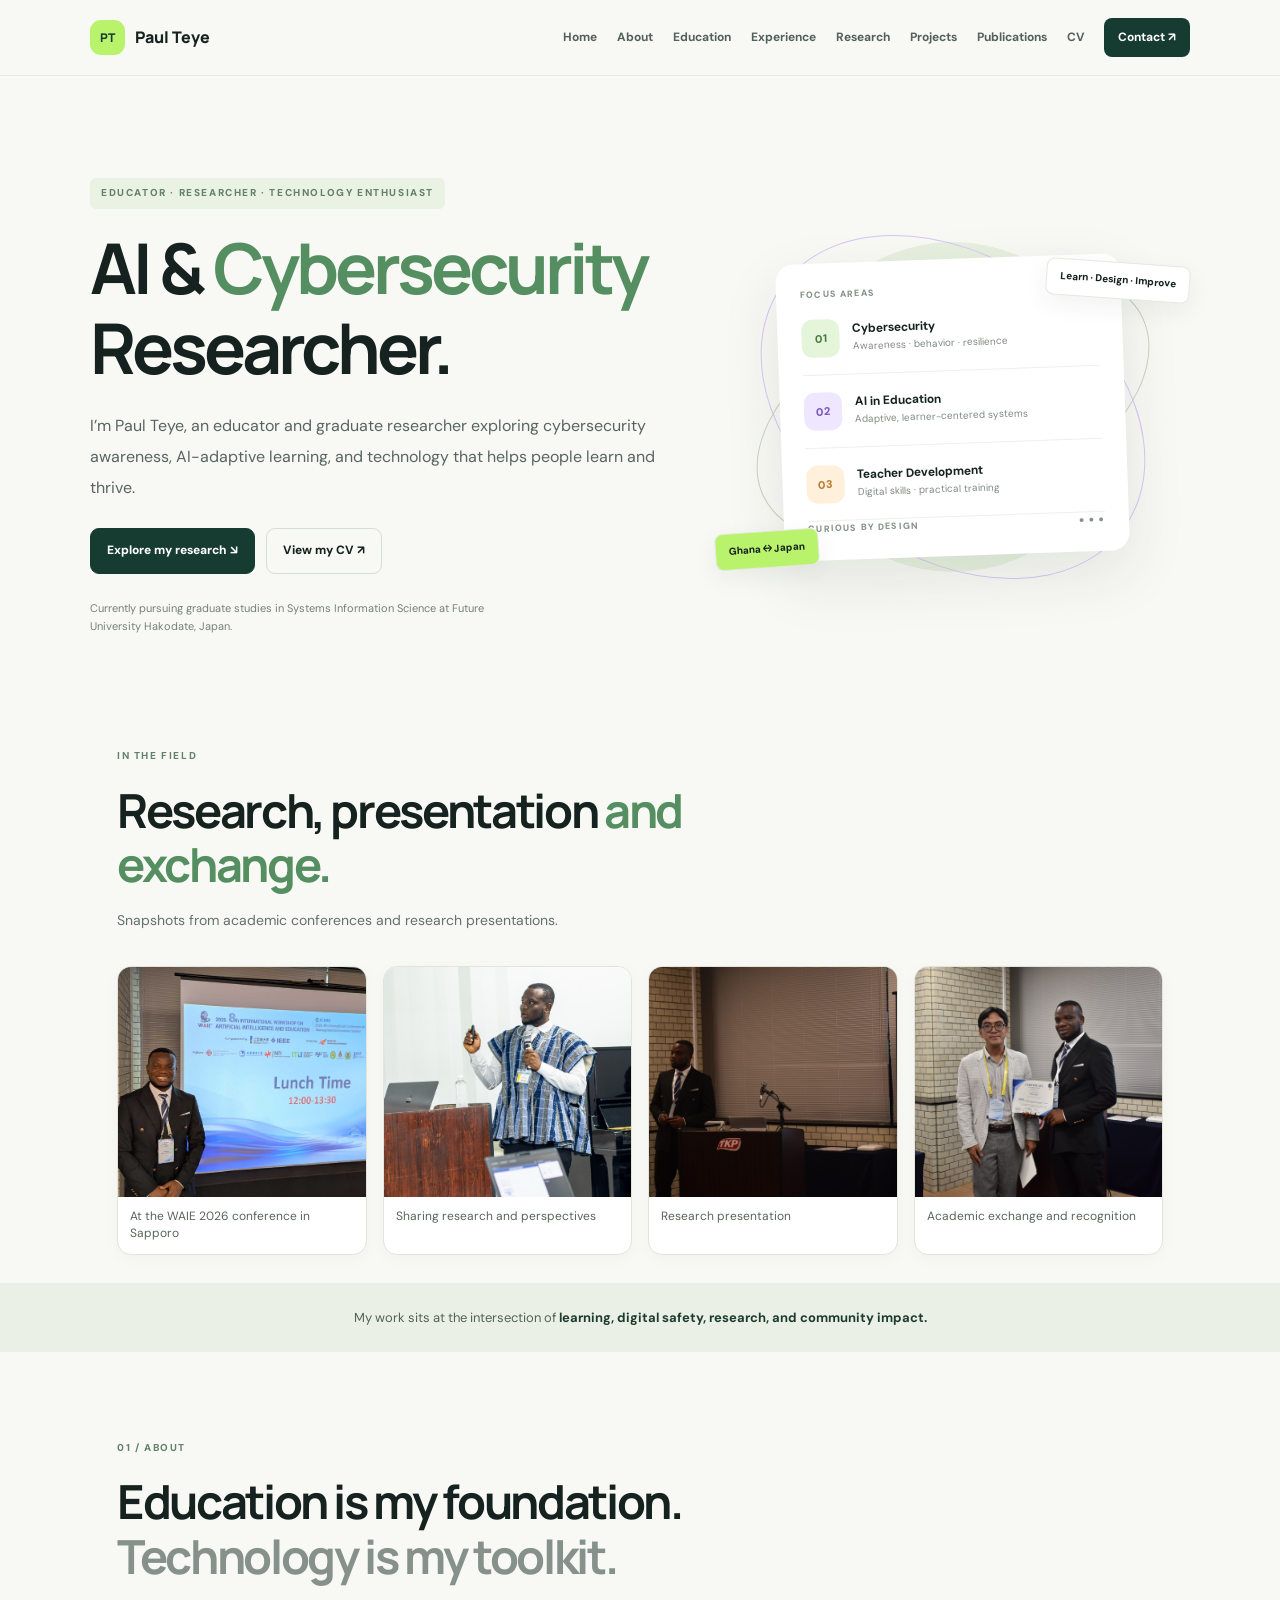
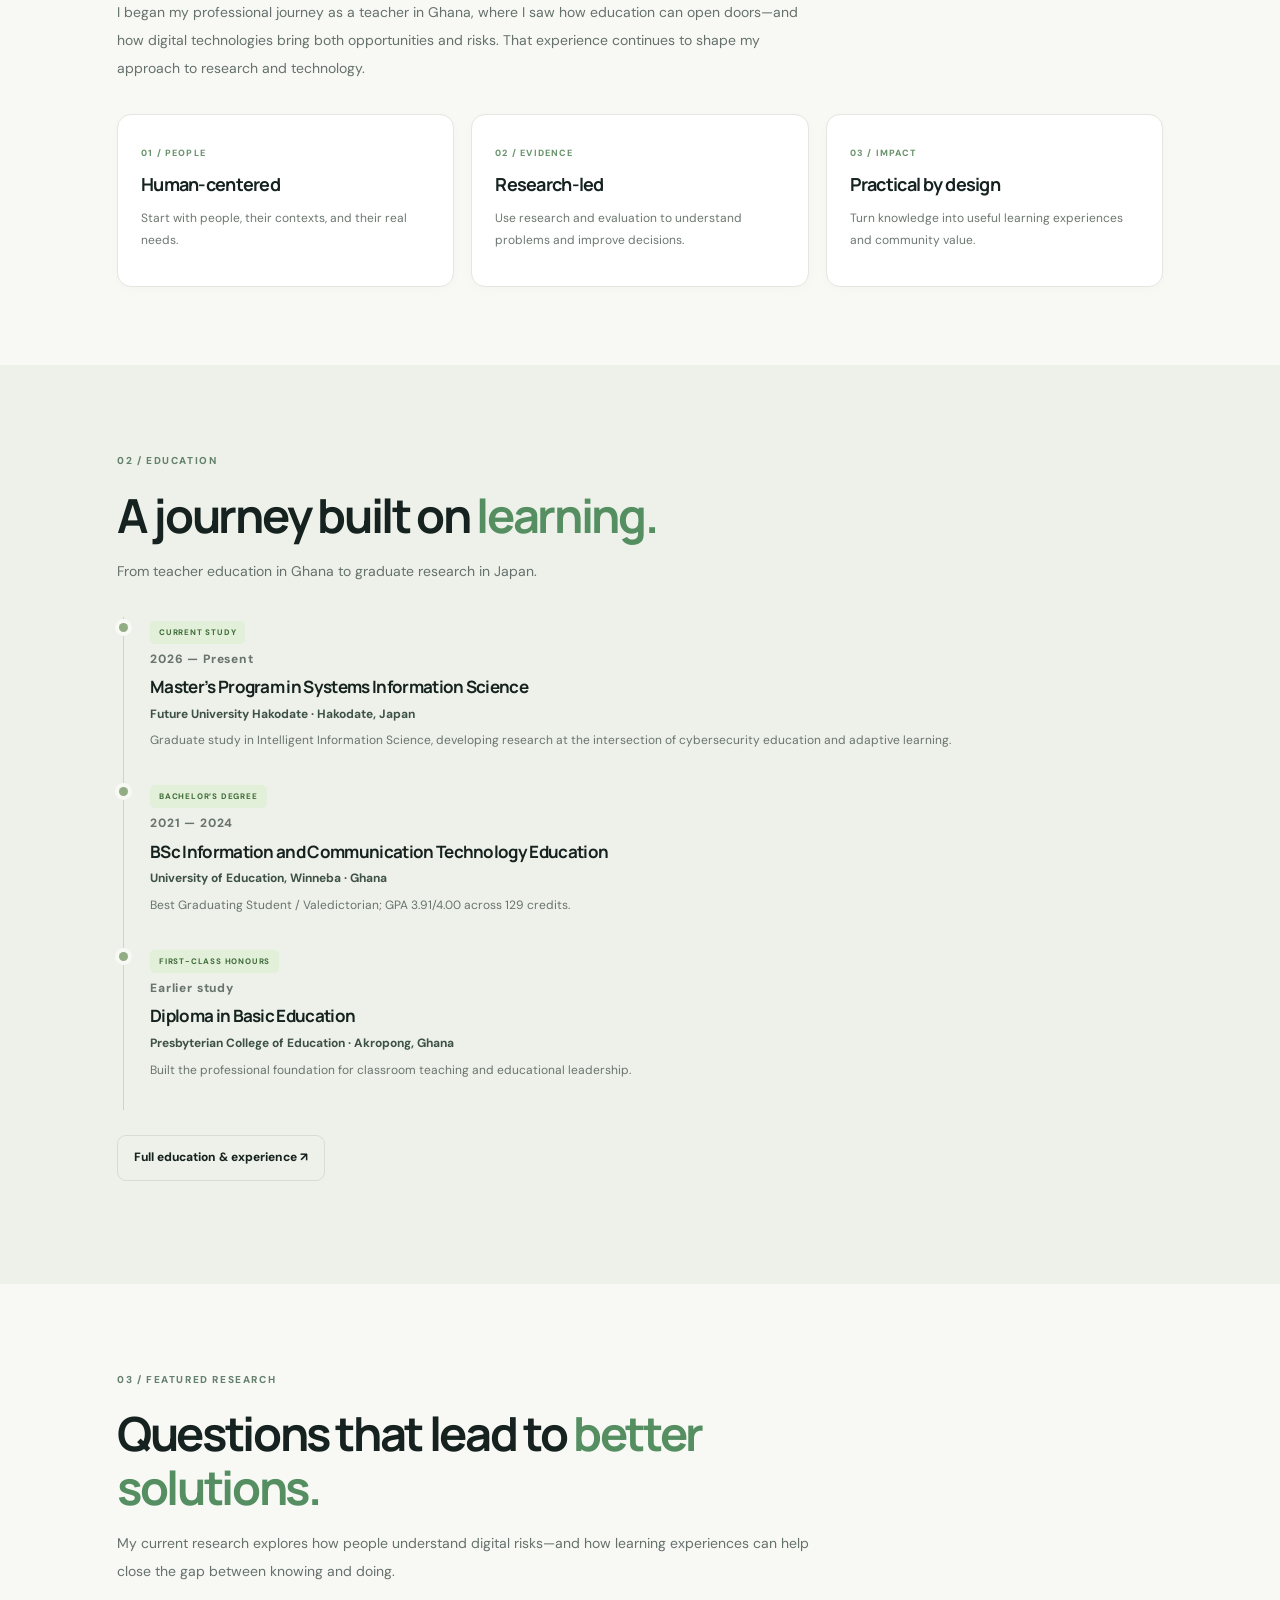
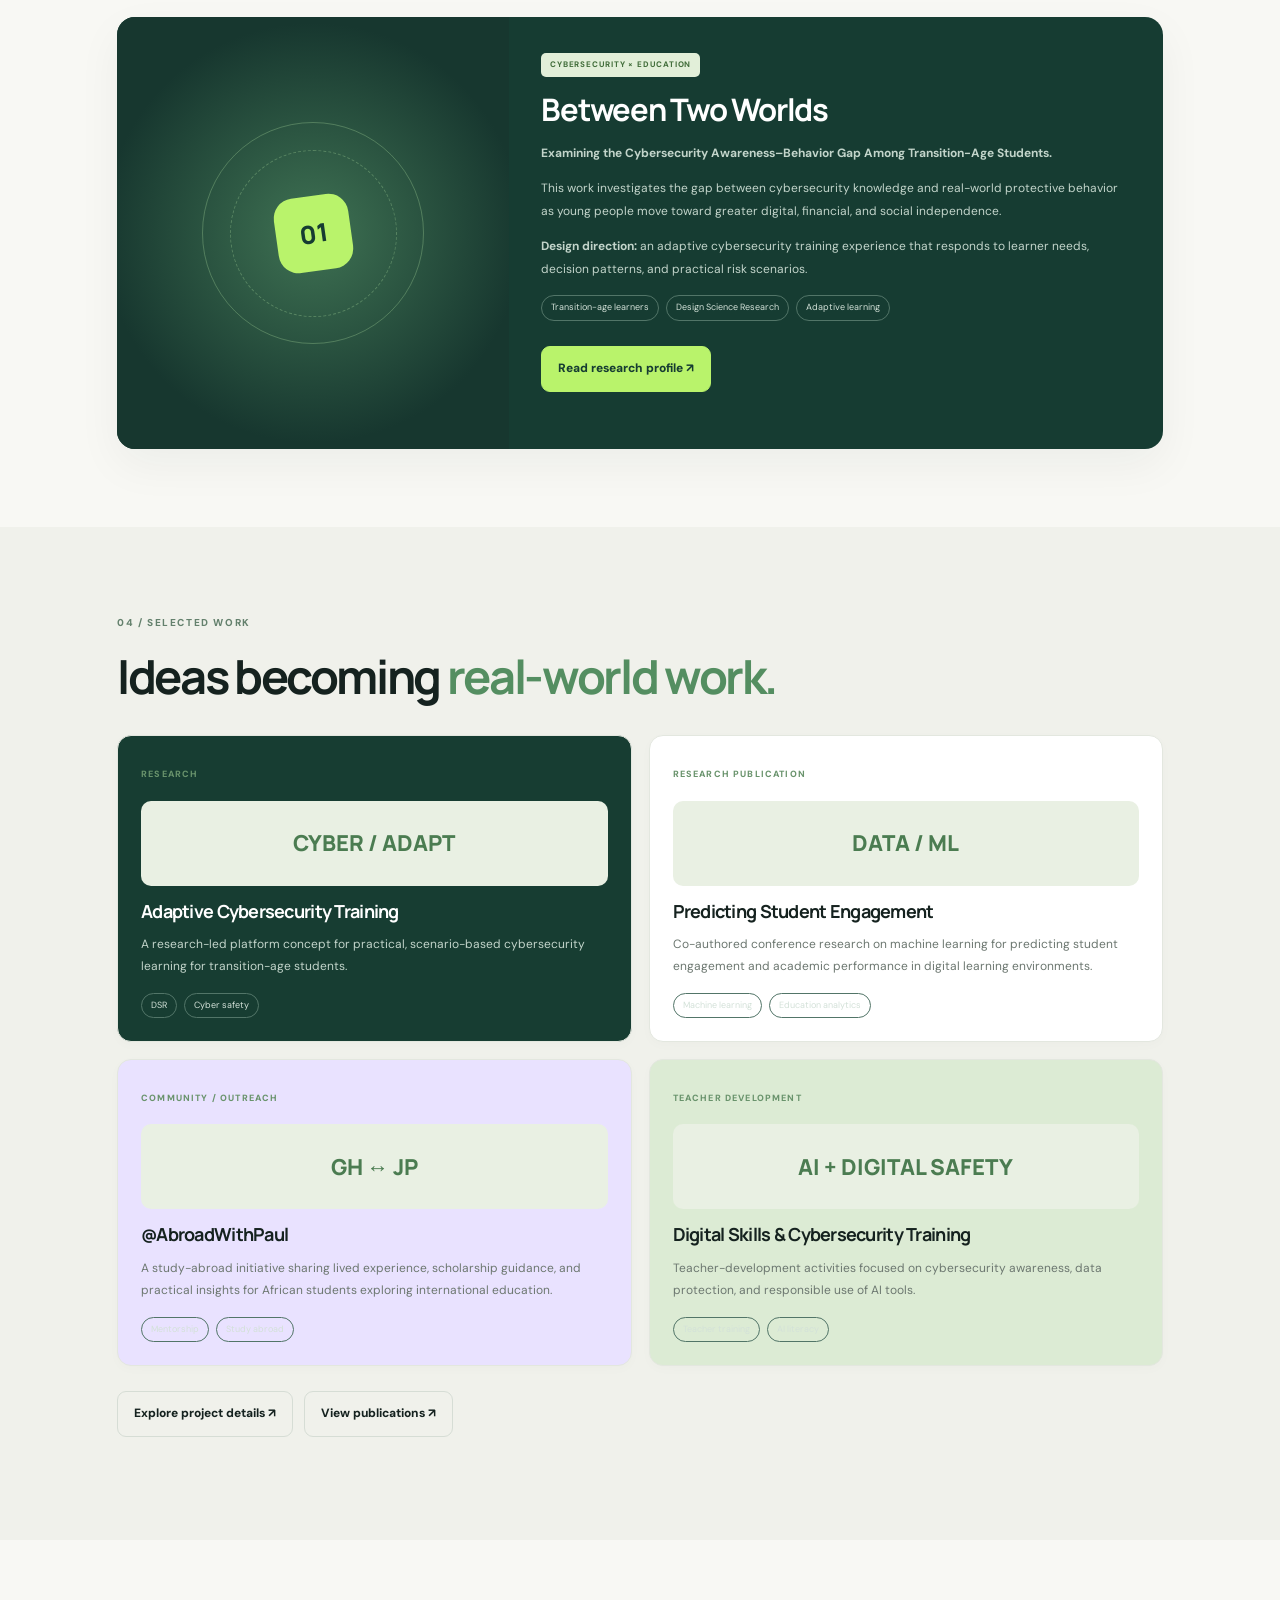
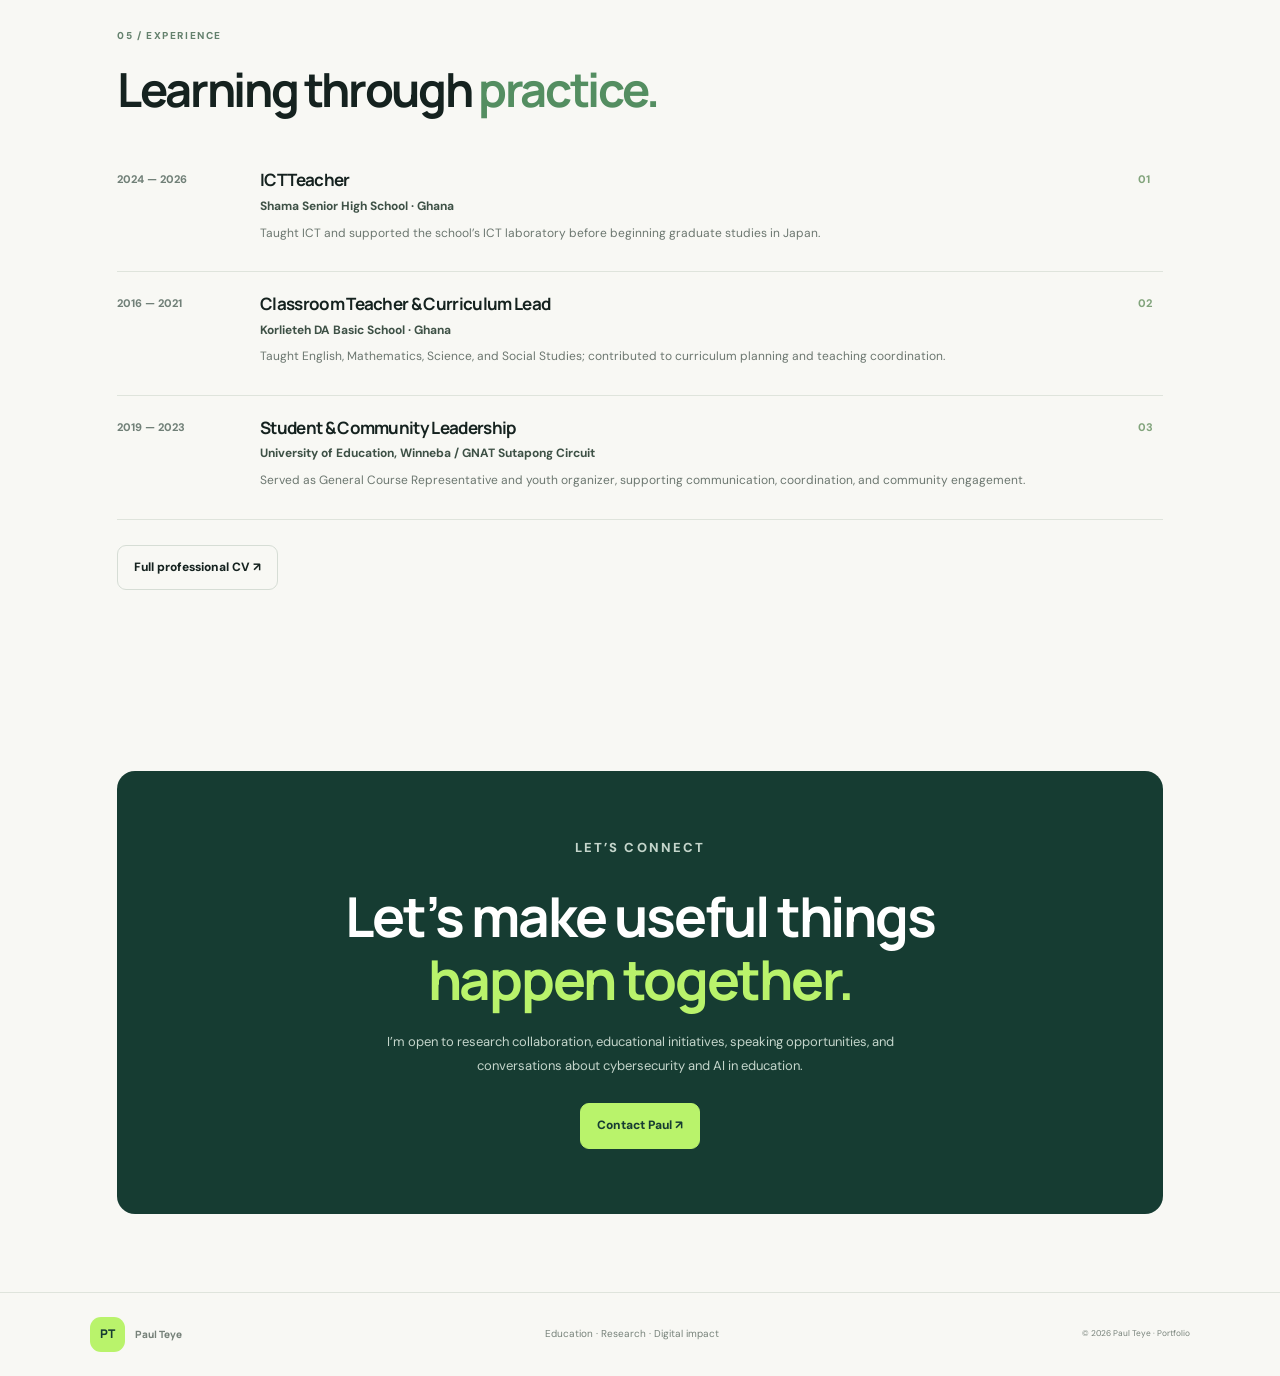
==== commit 4fe4040b: "Revise hero section content for clarity Updated hero section to reflect focus on AI and cybersecurit" ====
--- a/index.html
+++ b/index.html
@@ -1,5 +1,5 @@
 <!doctype html><html lang="en"><head><meta charset="utf-8"><meta name="viewport" content="width=device-width,initial-scale=1"><meta name="description" content="Home — Paul Teye, educator and graduate researcher."><title>Home | Paul Teye</title><link rel="stylesheet" href="styles.css"></head><body><header class="header"><a class="brand" href="index.html"><span class="mark">PT</span><span>Paul Teye</span></a><button class="menu" aria-label="Toggle navigation" aria-expanded="false">☰</button><nav class="nav"><a href="index.html">Home</a><a href="index.html#about">About</a><a href="education.html">Education</a><a href="experience.html">Experience</a><a href="research.html">Research</a><a href="projects.html">Projects</a><a href="publications.html">Publications</a><a href="cv.html">CV</a><a class="navbutton" href="contact.html">Contact ↗</a></nav></header><main>
-<div class="wrap hero"><div><p class="eyebrow">Educator · Researcher · Technology Enthusiast</p><h1>Bridging <span class="accent">education</span>, technology, and human impact.</h1><p class="intro">I’m Paul Teye, an educator and graduate researcher exploring cybersecurity awareness, AI-adaptive learning, and technology that helps people learn and thrive.</p><div class="actions"><a class="btn primary" href="research.html">Explore my research ↘</a><a class="btn" href="cv.html">View my CV ↗</a></div><p class="hero-note">Currently pursuing graduate studies in Systems Information Science at Future University Hakodate, Japan.</p></div><div class="visual"><div class="orb"></div><div class="orb two"></div><div class="focusbox"><div class="focushead"><span>FOCUS AREAS</span><span>✳</span></div><div class="focusrow"><span class="num">01</span><div><b>Cybersecurity</b><small>Awareness · behavior · resilience</small></div></div><div class="focusrow"><span class="num">02</span><div><b>AI in Education</b><small>Adaptive, learner-centered systems</small></div></div><div class="focusrow"><span class="num">03</span><div><b>Teacher Development</b><small>Digital skills · practical training</small></div></div><div class="focushead"><span>CURIOUS BY DESIGN</span><span>● ● ●</span></div></div><span class="float a">Learn · Design · Improve</span><span class="float b">Ghana ↔ Japan</span></div></div>
+<div class="wrap hero"><div><p class="eyebrow">Educator · Researcher · Technology Enthusiast</p><h1>AI &amp; <span class="accent">Cybersecurity</span> Researcher.</h1><p class="intro">I’m Paul Teye, an educator and graduate researcher exploring cybersecurity awareness, AI-adaptive learning, and technology that helps people learn and thrive.</p><div class="actions"><a class="btn primary" href="research.html">Explore my research ↘</a><a class="btn" href="cv.html">View my CV ↗</a></div><p class="hero-note">Currently pursuing graduate studies in Systems Information Science at Future University Hakodate, Japan.</p></div><div class="visual"><div class="orb"></div><div class="orb two"></div><div class="focusbox"><div class="focushead"><span>FOCUS AREAS</span><span>✳</span></div><div class="focusrow"><span class="num">01</span><div><b>Cybersecurity</b><small>Awareness · behavior · resilience</small></div></div><div class="focusrow"><span class="num">02</span><div><b>AI in Education</b><small>Adaptive, learner-centered systems</small></div></div><div class="focusrow"><span class="num">03</span><div><b>Teacher Development</b><small>Digital skills · practical training</small></div></div><div class="focushead"><span>CURIOUS BY DESIGN</span><span>● ● ●</span></div></div><span class="float a">Learn · Design · Improve</span><span class="float b">Ghana ↔ Japan</span></div></div>
 <section class="section" style="padding-top:24px;padding-bottom:28px"><div class="wrap"><div class="sectionhead"><p class="eyebrow">IN THE FIELD</p><h2>Research, presentation <span class="accent">and exchange.</span></h2><p class="lede">Snapshots from academic conferences and research presentations.</p></div><div class="photo-grid"><figure><img src="assets/paul-teye-conference-portrait.jpg" alt="Paul Teye at an international AI and education conference"><figcaption>At the WAIE 2026 conference in Sapporo</figcaption></figure><figure><img src="assets/paul-teye-presenting.jpg" alt="Paul Teye presenting research in traditional Ghanaian attire"><figcaption>Sharing research and perspectives</figcaption></figure><figure><img src="assets/paul-teye-presenting-stage.jpeg" alt="Paul Teye speaking at a conference podium"><figcaption>Research presentation</figcaption></figure><figure><img src="assets/paul-teye-conference-certificate.jpeg" alt="Paul Teye receiving a conference participation certificate"><figcaption>Academic exchange and recognition</figcaption></figure></div></div></section>
 <div class="strip">My work sits at the intersection of <strong>learning, digital safety, research, and community impact.</strong></div>
 <section class="section" id="about"><div class="wrap"><div class="sectionhead"><p class="eyebrow">01 / ABOUT</p><h2>Education is my foundation.<br><span class="muted">Technology is my toolkit.</span></h2><p class="lede">I began my professional journey as a teacher in Ghana, where I saw how education can open doors—and how digital technologies bring both opportunities and risks. That experience continues to shape my approach to research and technology.</p></div><div class="grid three"><article class="card"><span class="label">01 / PEOPLE</span><h3>Human-centered</h3><p>Start with people, their contexts, and their real needs.</p></article><article class="card"><span class="label">02 / EVIDENCE</span><h3>Research-led</h3><p>Use research and evaluation to understand problems and improve decisions.</p></article><article class="card"><span class="label">03 / IMPACT</span><h3>Practical by design</h3><p>Turn knowledge into useful learning experiences and community value.</p></article></div></div></section>
@@ -8,4 +8,4 @@
 <section class="section" style="background:#f0f1eb"><div class="wrap"><div class="sectionhead"><p class="eyebrow">04 / SELECTED WORK</p><h2>Ideas becoming <span class="accent">real-world work.</span></h2></div><div class="grid two"><article class="card dark"><span class="label">RESEARCH</span><div class="project-art">CYBER / ADAPT</div><h3>Adaptive Cybersecurity Training</h3><p>A research-led platform concept for practical, scenario-based cybersecurity learning for transition-age students.</p><div class="tags"><span>DSR</span><span>Cyber safety</span></div></article><article class="card"><span class="label">RESEARCH PUBLICATION</span><div class="project-art">DATA / ML</div><h3>Predicting Student Engagement</h3><p>Co-authored conference research on machine learning for predicting student engagement and academic performance in digital learning environments.</p><div class="tags"><span>Machine learning</span><span>Education analytics</span></div></article><article class="card lilac"><span class="label">COMMUNITY / OUTREACH</span><div class="project-art">GH ↔ JP</div><h3>@AbroadWithPaul</h3><p>A study-abroad initiative sharing lived experience, scholarship guidance, and practical insights for African students exploring international education.</p><div class="tags"><span>Mentorship</span><span>Study abroad</span></div></article><article class="card green"><span class="label">TEACHER DEVELOPMENT</span><div class="project-art">AI + DIGITAL SAFETY</div><h3>Digital Skills & Cybersecurity Training</h3><p>Teacher-development activities focused on cybersecurity awareness, data protection, and responsible use of AI tools.</p><div class="tags"><span>Teacher training</span><span>AI literacy</span></div></article></div><div class="actions"><a class="btn" href="projects.html">Explore project details ↗</a><a class="btn" href="publications.html">View publications ↗</a></div></div></section>
 <section class="section"><div class="wrap"><div class="sectionhead"><p class="eyebrow">05 / EXPERIENCE</p><h2>Learning through <span class="accent">practice.</span></h2></div><div class="row"><div class="date">2024 — 2026</div><div><h3>ICT Teacher</h3><p class="institution">Shama Senior High School · Ghana</p><p>Taught ICT and supported the school’s ICT laboratory before beginning graduate studies in Japan.</p></div><span class="idx">01</span></div><div class="row"><div class="date">2016 — 2021</div><div><h3>Classroom Teacher & Curriculum Lead</h3><p class="institution">Korlieteh DA Basic School · Ghana</p><p>Taught English, Mathematics, Science, and Social Studies; contributed to curriculum planning and teaching coordination.</p></div><span class="idx">02</span></div><div class="row"><div class="date">2019 — 2023</div><div><h3>Student & Community Leadership</h3><p class="institution">University of Education, Winneba / GNAT Sutapong Circuit</p><p>Served as General Course Representative and youth organizer, supporting communication, coordination, and community engagement.</p></div><span class="idx">03</span></div><div class="actions"><a class="btn" href="cv.html">Full professional CV ↗</a></div></div></section>
 <section class="section"><div class="wrap"><div class="contact"><p class="eyebrow">LET’S CONNECT</p><h2>Let’s make useful things<br><span>happen together.</span></h2><p>I’m open to research collaboration, educational initiatives, speaking opportunities, and conversations about cybersecurity and AI in education.</p><a class="btn light" href="contact.html">Contact Paul ↗</a></div></div></section>
-</main><footer class="footer"><a class="brand" href="index.html"><span class="mark">PT</span><span>Paul Teye</span></a><span>Education · Research · Digital impact</span><small>© <span id="year"></span> Paul Teye · Portfolio</small></footer><script src="script.js"></script></body></html>+</main><footer class="footer"><a class="brand" href="index.html"><span class="mark">PT</span><span>Paul Teye</span></a><span>Education · Research · Digital impact</span><small>© <span id="year"></span> Paul Teye · Portfolio</small></footer><script src="script.js"></script></body></html>
--- a/styles.css
+++ b/styles.css
@@ -6,3 +6,179 @@
 @media(max-width:640px){.header{height:67px}.menu{display:block}.nav{display:none;position:absolute;left:0;right:0;top:66px;background:var(--paper);padding:19px 6%;flex-direction:column;align-items:stretch;border-bottom:1px solid var(--line)}.nav.open{display:flex}.navbutton{text-align:center}.wrap{padding:0 20px}.hero{display:flex;flex-direction:column;align-items:stretch;padding-top:55px}.hero h1{font-size:clamp(42px,12vw,57px)}.visual{min-height:345px}.section{padding:58px 0}.grid.two,.grid.three,.feature{grid-template-columns:1fr}.feature-art{min-height:220px}.feature-copy{padding:24px}.row{grid-template-columns:75px 1fr 18px;gap:10px}.row .date{font-size:9px}.row h3{font-size:15px}.footer{flex-wrap:wrap;padding:22px 6%}.footer small{width:100%}.download{align-items:flex-start;flex-direction:column}}
 
 .photo-grid{display:grid;grid-template-columns:repeat(4,minmax(0,1fr));gap:16px}.photo-grid figure{margin:0;background:#fff;border:1px solid #e1e5dc;border-radius:14px;overflow:hidden}.photo-grid img{display:block;width:100%;height:230px;object-fit:cover}.photo-grid figure:first-child img{object-position:center 25%}.photo-grid figcaption{padding:11px 12px;font-size:12px;color:#59645b;line-height:1.45}@media(max-width:800px){.photo-grid{grid-template-columns:repeat(2,minmax(0,1fr))}.photo-grid img{height:200px}}@media(max-width:460px){.photo-grid{grid-template-columns:1fr}.photo-grid img{height:auto;max-height:420px}}
+
+/* =========================================
+   HOMEPAGE DESIGN ENHANCEMENTS
+   ========================================= */
+
+/* Improve readability and consistency */
+body {
+  -webkit-font-smoothing: antialiased;
+  text-rendering: optimizeLegibility;
+}
+
+::selection {
+  background: #b9f36b;
+  color: #163c32;
+}
+
+a,
+button,
+.card,
+.photo-grid img {
+  transition:
+    color 0.2s ease,
+    background-color 0.2s ease,
+    border-color 0.2s ease,
+    box-shadow 0.2s ease,
+    transform 0.2s ease;
+}
+
+/* Make navigation clearer */
+.nav a:not(.navbutton):hover {
+  color: #2f7447;
+}
+
+.nav a:focus-visible,
+.btn:focus-visible,
+.menu:focus-visible,
+.brand:focus-visible {
+  outline: 3px solid #76a957;
+  outline-offset: 4px;
+}
+
+/* Give the opening section more polish */
+.hero {
+  padding-top: 92px;
+  padding-bottom: 68px;
+}
+
+.hero .eyebrow {
+  display: inline-block;
+  padding: 7px 11px;
+  background: #eaf2e4;
+  border-radius: 6px;
+}
+
+.hero h1 {
+  max-width: 680px;
+  letter-spacing: -0.055em;
+}
+
+.intro {
+  font-size: 16px;
+  line-height: 1.95;
+}
+
+/* Refine buttons */
+.btn {
+  min-height: 44px;
+  justify-content: center;
+}
+
+.btn:hover {
+  transform: translateY(-2px);
+  box-shadow: 0 8px 20px #163c3212;
+}
+
+.btn.primary:hover {
+  background: #245747;
+}
+
+.btn.light:hover {
+  background: #c9f68e;
+}
+
+/* Improve section headings */
+.sectionhead h2 {
+  max-width: 760px;
+  letter-spacing: -0.05em;
+}
+
+.lede {
+  font-size: 14px;
+  line-height: 2;
+}
+
+/* Make information cards feel more refined */
+.card {
+  box-shadow: 0 3px 12px #15221f05;
+}
+
+.card:hover {
+  transform: translateY(-3px);
+  border-color: #c8d8c2;
+  box-shadow: 0 12px 30px #15221f0d;
+}
+
+/* Enhance conference photographs */
+.photo-grid figure {
+  box-shadow: 0 4px 16px #15221f08;
+}
+
+.photo-grid figure:hover {
+  transform: translateY(-3px);
+  box-shadow: 0 12px 26px #15221f12;
+}
+
+.photo-grid img {
+  transition: transform 0.35s ease;
+}
+
+.photo-grid figure:hover img {
+  transform: scale(1.025);
+}
+
+/* Make research content easier to scan */
+.feature {
+  box-shadow: 0 16px 45px #15221f0d;
+}
+
+.feature-copy {
+  align-self: center;
+}
+
+.tags span {
+  line-height: 1.5;
+}
+
+/* Improve mobile navigation and layout */
+@media (max-width: 640px) {
+  .hero {
+    padding-top: 56px;
+    padding-bottom: 38px;
+  }
+
+  .hero h1 {
+    line-height: 1.08;
+  }
+
+  .actions .btn {
+    flex: 1 1 auto;
+  }
+
+  .sectionhead h2 {
+    line-height: 1.18;
+  }
+
+  .photo-grid {
+    gap: 14px;
+  }
+
+  .nav {
+    max-height: calc(100vh - 67px);
+    overflow-y: auto;
+  }
+}
+
+/* Respect visitors who prefer reduced motion */
+@media (prefers-reduced-motion: reduce) {
+  *,
+  *::before,
+  *::after {
+    scroll-behavior: auto !important;
+    animation-duration: 0.01ms !important;
+    animation-iteration-count: 1 !important;
+    transition-duration: 0.01ms !important;
+  }
+}
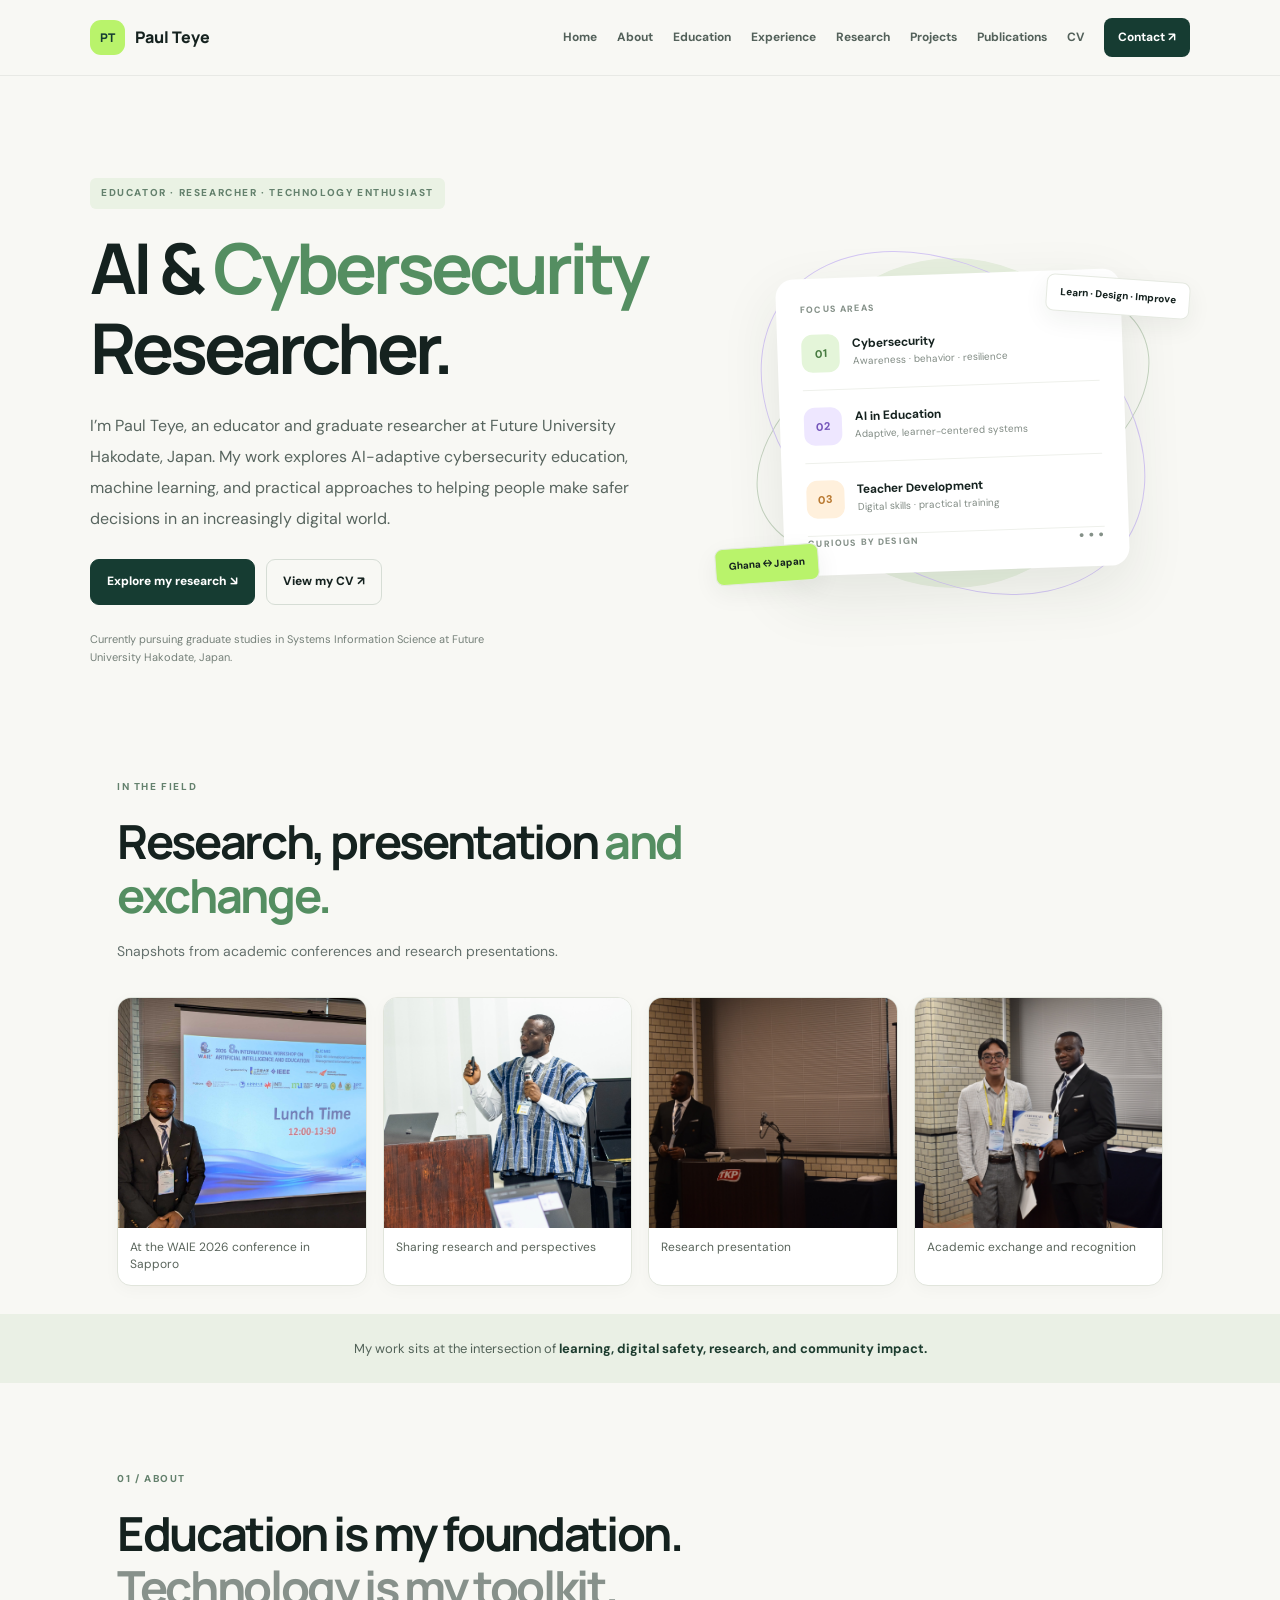
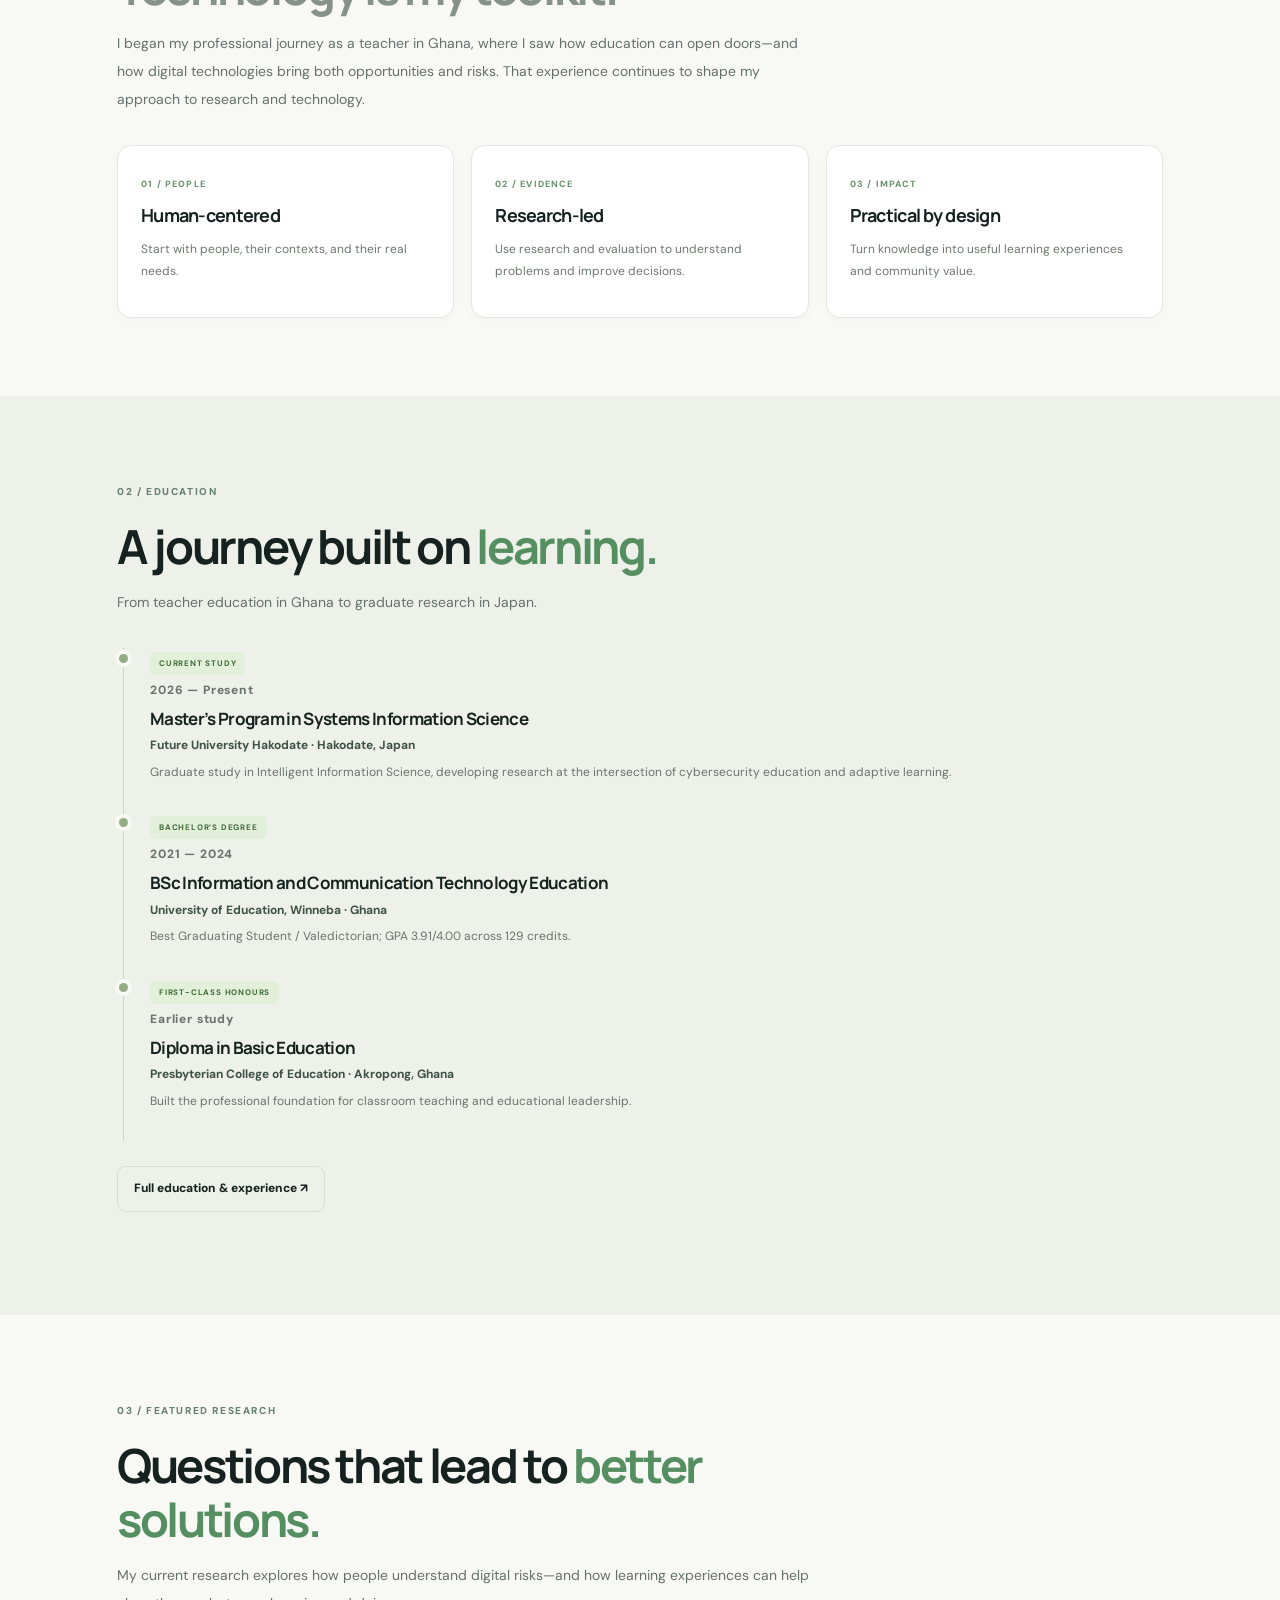
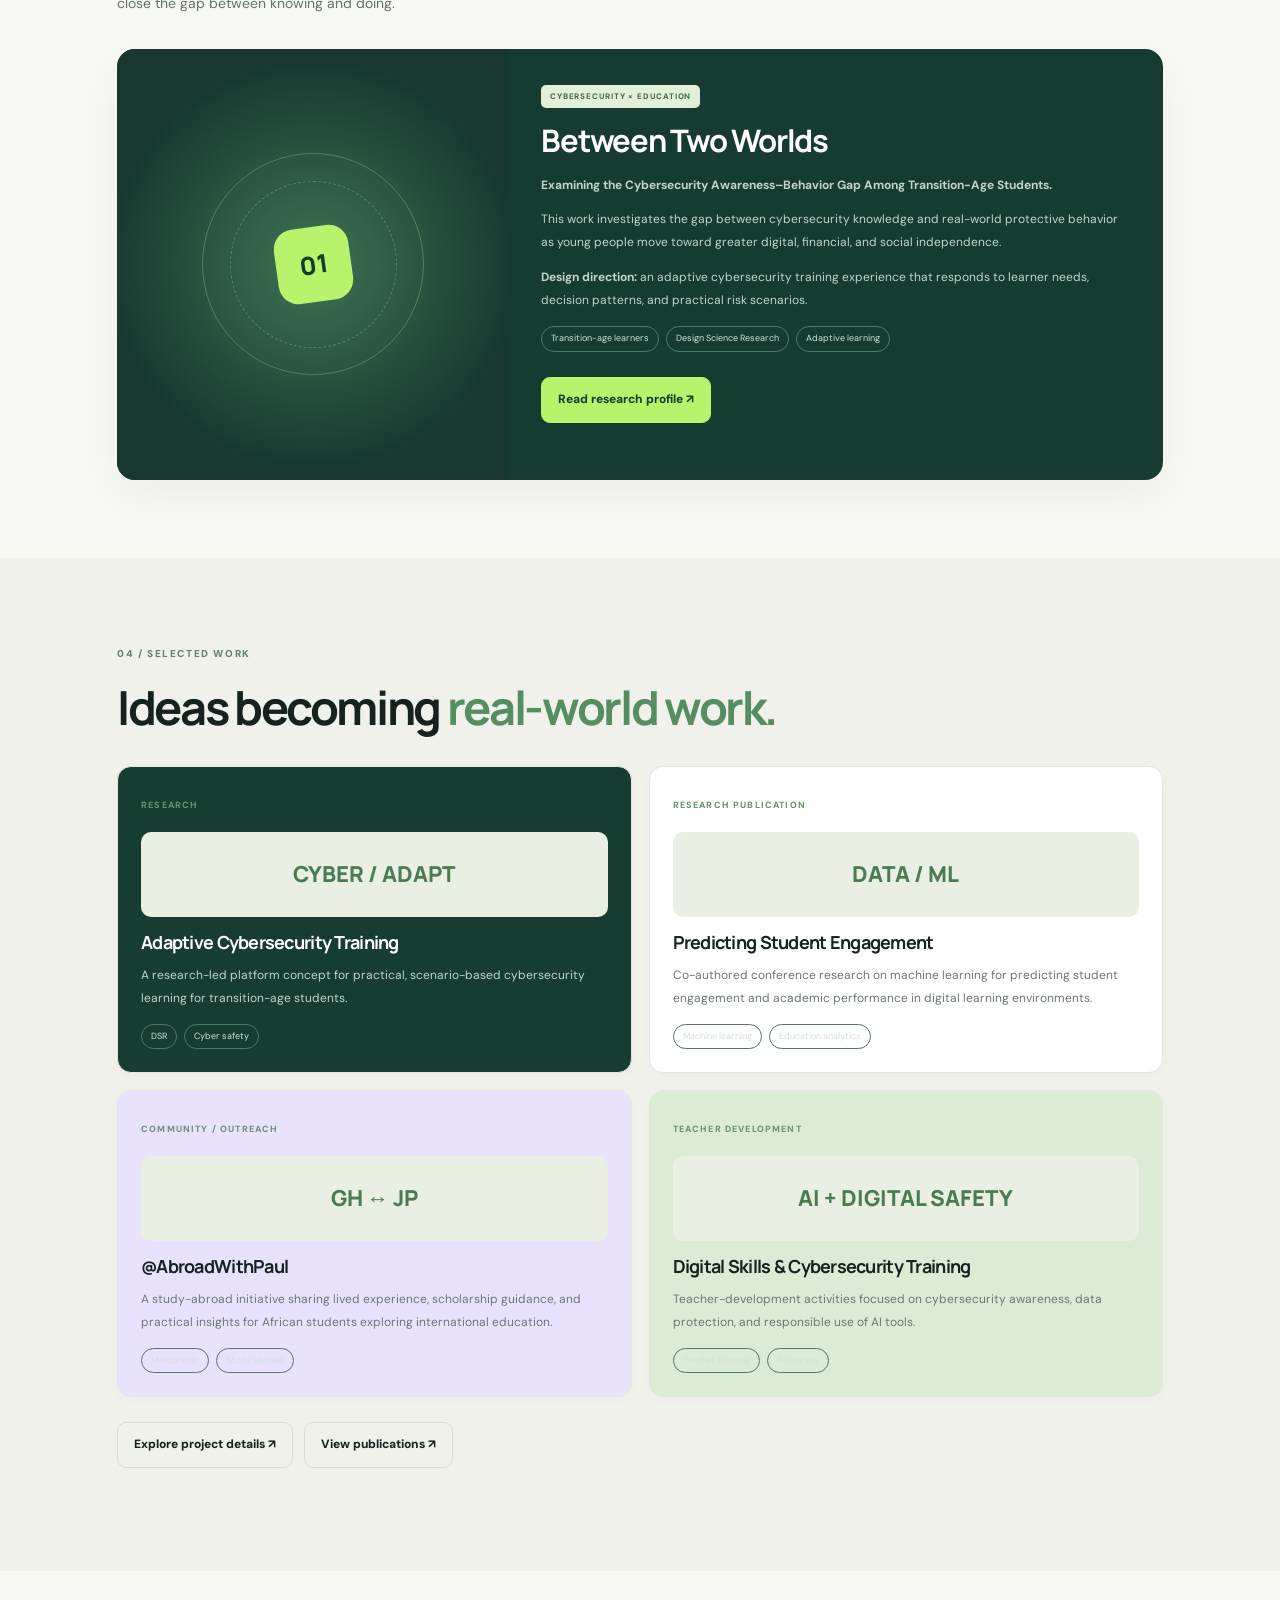
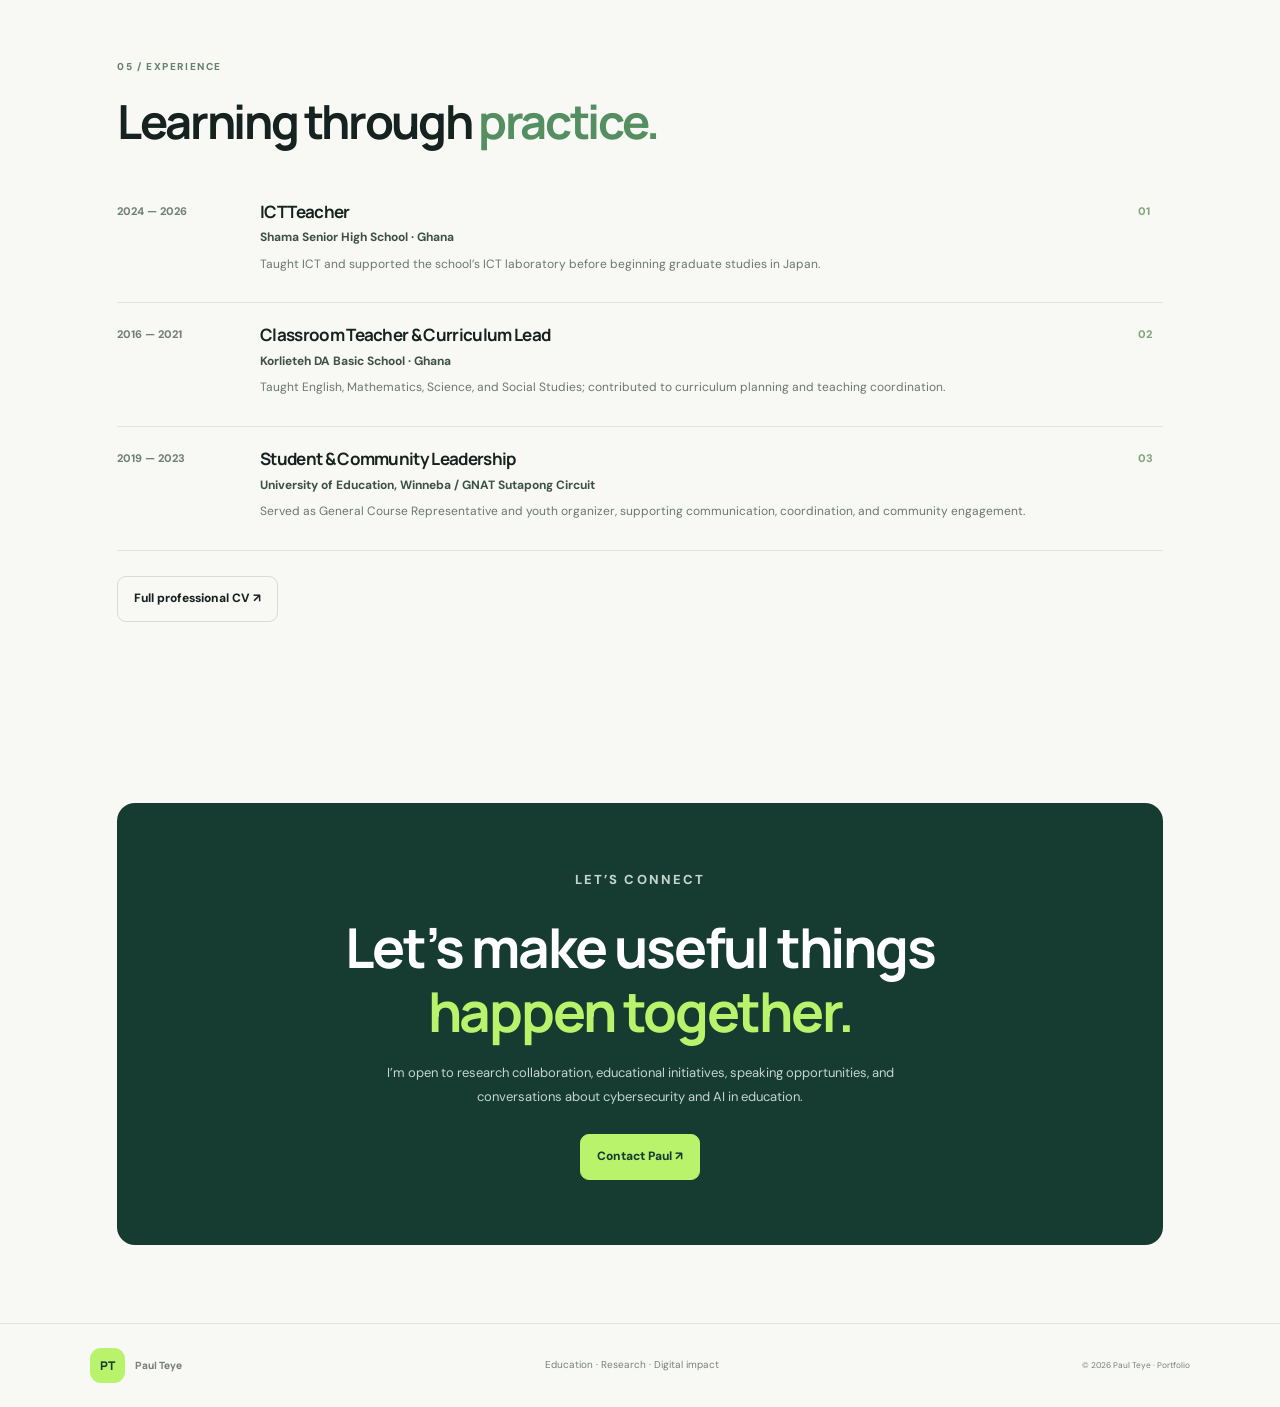
==== commit 71fa9a6c: "Revise hero section content in index.html Updated the introduction and focus areas in the hero secti" ====
--- a/index.html
+++ b/index.html
@@ -1,5 +1,7 @@
 <!doctype html><html lang="en"><head><meta charset="utf-8"><meta name="viewport" content="width=device-width,initial-scale=1"><meta name="description" content="Home — Paul Teye, educator and graduate researcher."><title>Home | Paul Teye</title><link rel="stylesheet" href="styles.css"></head><body><header class="header"><a class="brand" href="index.html"><span class="mark">PT</span><span>Paul Teye</span></a><button class="menu" aria-label="Toggle navigation" aria-expanded="false">☰</button><nav class="nav"><a href="index.html">Home</a><a href="index.html#about">About</a><a href="education.html">Education</a><a href="experience.html">Experience</a><a href="research.html">Research</a><a href="projects.html">Projects</a><a href="publications.html">Publications</a><a href="cv.html">CV</a><a class="navbutton" href="contact.html">Contact ↗</a></nav></header><main>
-<div class="wrap hero"><div><p class="eyebrow">Educator · Researcher · Technology Enthusiast</p><h1>AI &amp; <span class="accent">Cybersecurity</span> Researcher.</h1><p class="intro">I’m Paul Teye, an educator and graduate researcher exploring cybersecurity awareness, AI-adaptive learning, and technology that helps people learn and thrive.</p><div class="actions"><a class="btn primary" href="research.html">Explore my research ↘</a><a class="btn" href="cv.html">View my CV ↗</a></div><p class="hero-note">Currently pursuing graduate studies in Systems Information Science at Future University Hakodate, Japan.</p></div><div class="visual"><div class="orb"></div><div class="orb two"></div><div class="focusbox"><div class="focushead"><span>FOCUS AREAS</span><span>✳</span></div><div class="focusrow"><span class="num">01</span><div><b>Cybersecurity</b><small>Awareness · behavior · resilience</small></div></div><div class="focusrow"><span class="num">02</span><div><b>AI in Education</b><small>Adaptive, learner-centered systems</small></div></div><div class="focusrow"><span class="num">03</span><div><b>Teacher Development</b><small>Digital skills · practical training</small></div></div><div class="focushead"><span>CURIOUS BY DESIGN</span><span>● ● ●</span></div></div><span class="float a">Learn · Design · Improve</span><span class="float b">Ghana ↔ Japan</span></div></div>
+<div class="wrap hero"><div><p class="eyebrow">Educator · Researcher · Technology Enthusiast</p><h1>AI &amp; <span class="accent">Cybersecurity</span> Researcher.</h1><p class="intro">
+  I’m Paul Teye, an educator and graduate researcher at Future University Hakodate, Japan. My work explores AI-adaptive cybersecurity education, machine learning, and practical approaches to helping people make safer decisions in an increasingly digital world.
+</p><div class="actions"><a class="btn primary" href="research.html">Explore my research ↘</a><a class="btn" href="cv.html">View my CV ↗</a></div><p class="hero-note">Currently pursuing graduate studies in Systems Information Science at Future University Hakodate, Japan.</p></div><div class="visual"><div class="orb"></div><div class="orb two"></div><div class="focusbox"><div class="focushead"><span>FOCUS AREAS</span><span>✳</span></div><div class="focusrow"><span class="num">01</span><div><b>Cybersecurity</b><small>Awareness · behavior · resilience</small></div></div><div class="focusrow"><span class="num">02</span><div><b>AI in Education</b><small>Adaptive, learner-centered systems</small></div></div><div class="focusrow"><span class="num">03</span><div><b>Teacher Development</b><small>Digital skills · practical training</small></div></div><div class="focushead"><span>CURIOUS BY DESIGN</span><span>● ● ●</span></div></div><span class="float a">Learn · Design · Improve</span><span class="float b">Ghana ↔ Japan</span></div></div>
 <section class="section" style="padding-top:24px;padding-bottom:28px"><div class="wrap"><div class="sectionhead"><p class="eyebrow">IN THE FIELD</p><h2>Research, presentation <span class="accent">and exchange.</span></h2><p class="lede">Snapshots from academic conferences and research presentations.</p></div><div class="photo-grid"><figure><img src="assets/paul-teye-conference-portrait.jpg" alt="Paul Teye at an international AI and education conference"><figcaption>At the WAIE 2026 conference in Sapporo</figcaption></figure><figure><img src="assets/paul-teye-presenting.jpg" alt="Paul Teye presenting research in traditional Ghanaian attire"><figcaption>Sharing research and perspectives</figcaption></figure><figure><img src="assets/paul-teye-presenting-stage.jpeg" alt="Paul Teye speaking at a conference podium"><figcaption>Research presentation</figcaption></figure><figure><img src="assets/paul-teye-conference-certificate.jpeg" alt="Paul Teye receiving a conference participation certificate"><figcaption>Academic exchange and recognition</figcaption></figure></div></div></section>
 <div class="strip">My work sits at the intersection of <strong>learning, digital safety, research, and community impact.</strong></div>
 <section class="section" id="about"><div class="wrap"><div class="sectionhead"><p class="eyebrow">01 / ABOUT</p><h2>Education is my foundation.<br><span class="muted">Technology is my toolkit.</span></h2><p class="lede">I began my professional journey as a teacher in Ghana, where I saw how education can open doors—and how digital technologies bring both opportunities and risks. That experience continues to shape my approach to research and technology.</p></div><div class="grid three"><article class="card"><span class="label">01 / PEOPLE</span><h3>Human-centered</h3><p>Start with people, their contexts, and their real needs.</p></article><article class="card"><span class="label">02 / EVIDENCE</span><h3>Research-led</h3><p>Use research and evaluation to understand problems and improve decisions.</p></article><article class="card"><span class="label">03 / IMPACT</span><h3>Practical by design</h3><p>Turn knowledge into useful learning experiences and community value.</p></article></div></div></section>
